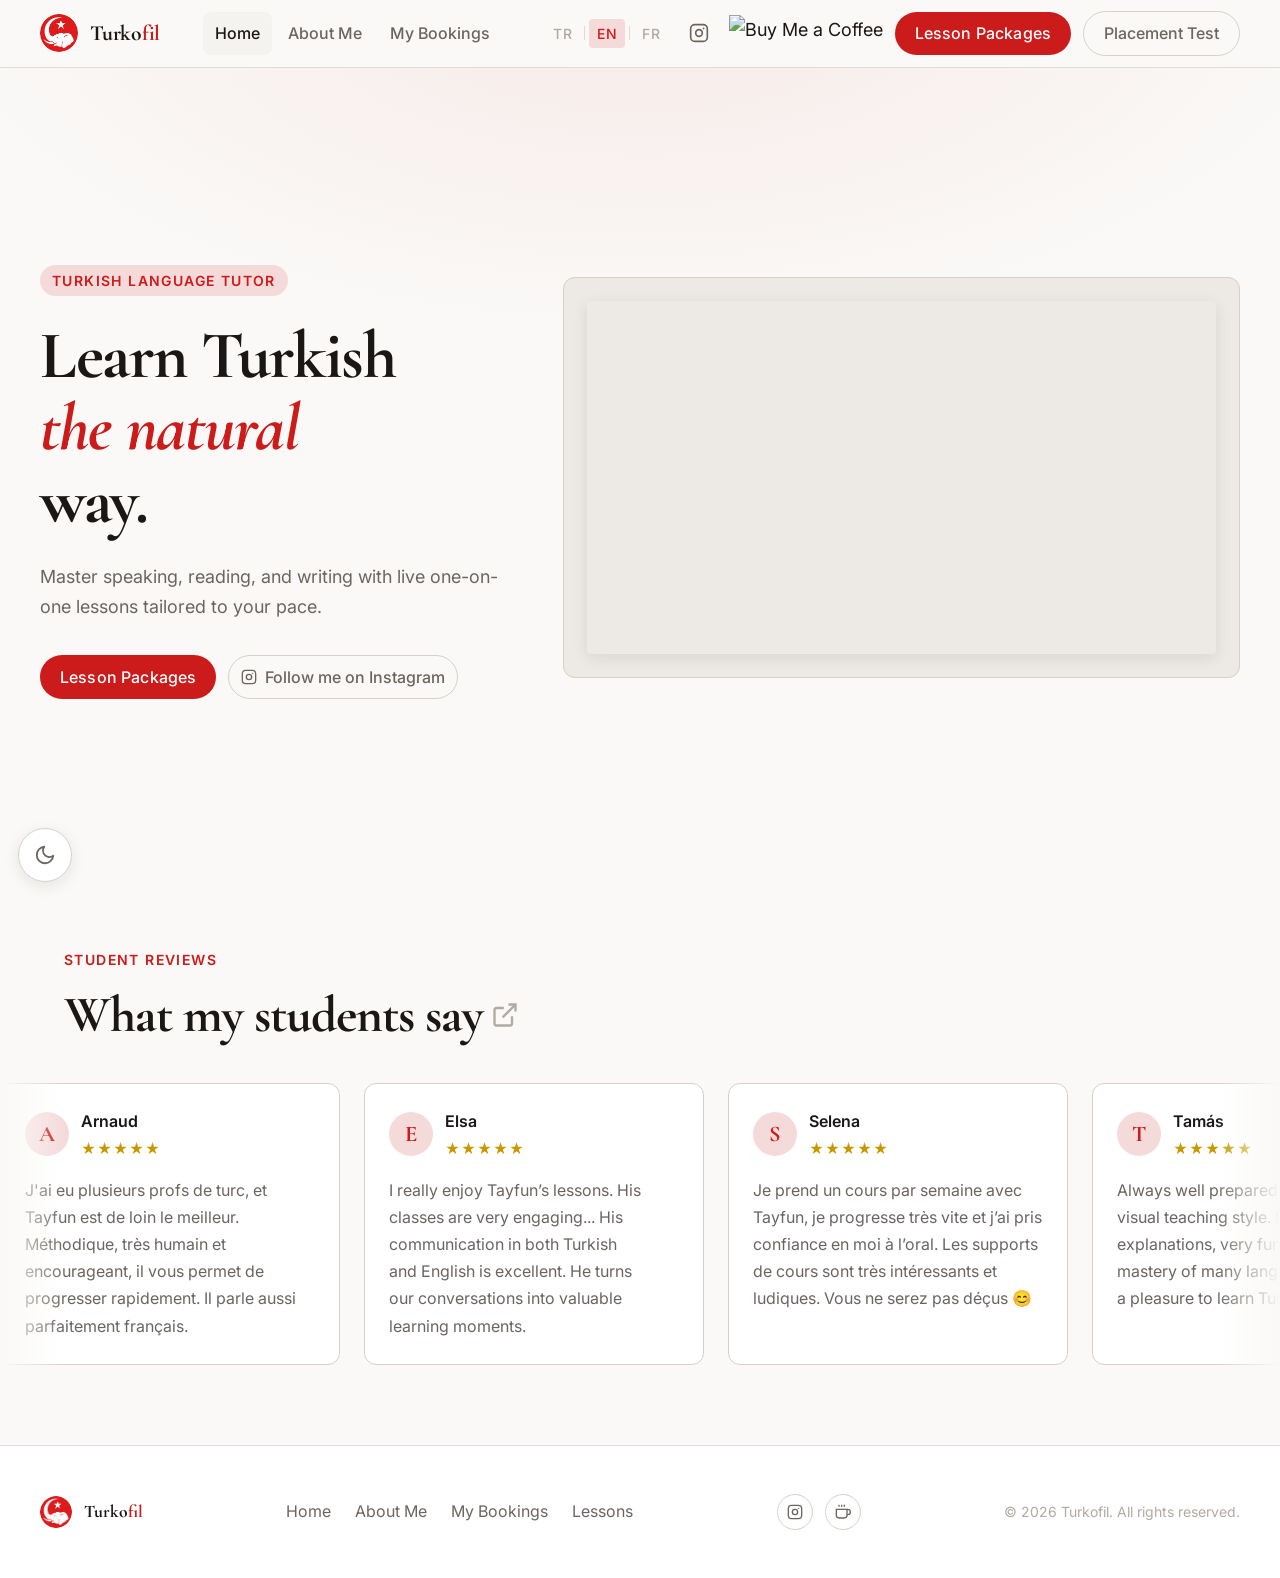
==== index.html @ f58564fe "Add files via upload" ====
<!DOCTYPE html>
<html lang="en" data-theme="light">
<head>
  <meta charset="UTF-8">
  <meta name="viewport" content="width=device-width, initial-scale=1.0">
  <title>Turkofil — Turkish Language Tutor</title>
  <meta name="description" content="Learn Turkish with Turkofil — live 1-on-1 online lessons for all levels.">
  <link rel="manifest" href="./manifest.json">
  <link rel="icon" href="./assets/img/logo.png" type="image/png">
  <link rel="apple-touch-icon" href="./assets/img/logo.png">
  <link rel="stylesheet" href="./assets/css/style.css">

<script>
  (function () {
    if (window.self !== window.top) return; // ← Bu satırı ekle
    if (window.location.pathname.includes('pwa-app-final')) return;
    if (window.matchMedia('(display-mode: standalone)').matches) return;
    const isMobile = /Android|iPhone|iPad|iPod|webOS|BlackBerry|IEMobile|Opera Mini/i.test(navigator.userAgent);
    if (isMobile) window.location.replace('./pwa-app-final.html');
  })();
</script>
  
  
</head>
<body>

<main class="page-wrapper">


  <!-- HERO -->
  <section class="hero" aria-labelledby="hero-heading">
    <div class="hero-inner">
      <div class="hero-text">
        <span class="hero-eyebrow" data-i18n="hero_eyebrow">Turkish Language Tutor</span>
        <h1 class="hero-title" id="hero-heading">
          <span data-i18n="hero_title_1">Learn Turkish</span><br>
          <em data-i18n="hero_title_2">the real</em><br>
          <span data-i18n="hero_title_3">way.</span>
        </h1>
        <p class="hero-subtitle" data-i18n="hero_subtitle">
          Speaking, reading and writing — live one-on-one lessons, at your own pace.
        </p>
        <div class="hero-actions">
          <a href="./lessons.html" class="btn-primary" data-i18n="hero_cta">Lesson Packages</a>
          <a href="https://www.instagram.com/turkishwithturkofil/" target="_blank" rel="noopener noreferrer" class="btn-outline social-link">
            <svg width="16" height="16" viewBox="0 0 24 24" fill="none" stroke="currentColor" stroke-width="2" aria-hidden="true">
              <rect x="2" y="2" width="20" height="20" rx="5"/>
              <circle cx="12" cy="12" r="4"/>
              <circle cx="17.5" cy="6.5" r="1" fill="currentColor" stroke="none"/>
            </svg>
            <span data-i18n="hero_follow">Follow on Instagram</span>
          </a>
        </div>
      </div>
      <div class="hero-media reveal">
        <div class="hero-video-wrap">
          <iframe width="560" height="315"
            src="https://www.youtube.com/embed/XVGzSNtkT0k?si=rSVp8NJ8qEdzb4YR"
            title="YouTube video player" frameborder="0"
            allow="accelerometer; autoplay; clipboard-write; encrypted-media; gyroscope; picture-in-picture; web-share"
            referrerpolicy="strict-origin-when-cross-origin" allowfullscreen>
          </iframe>
        </div>
      </div>
    </div>
  </section>

  <div id="reviews-container"></div>

</main>

<script data-name="BMC-Widget" data-cfasync="false"
  src="https://cdnjs.buymeacoffee.com/1.0.0/widget.prod.min.js"
  data-id="turkofillanguage"
  data-description="Support me on Buy me a coffee!"
  data-color="#FF813F" data-position="Right"
  data-x_margin="18" data-y_margin="18">
</script>

<script src="./assets/js/analytics.js"></script>
<script src="./assets/js/components.js"></script>
<script src="./assets/js/reviews.js"></script>
<script src="./assets/js/app.js"></script>

<style>
  .pwa-install-section {
    padding: 0 var(--space-6);
    margin: 2rem auto;
    max-width: 720px;
  }
  .pwa-install-card {
    display: flex;
    align-items: center;
    gap: 1rem;
    background: var(--color-surface);
    border: 1.5px solid oklch(from var(--color-primary) l c h / 0.2);
    border-radius: 1.25rem;
    padding: 1rem 1.25rem;
    box-shadow: 0 4px 20px oklch(0.3 0.15 20 / 0.08);
  }
  .pwa-install-icon img { border-radius: 12px; }
  .pwa-install-text {
    flex: 1;
    display: flex;
    flex-direction: column;
    gap: 0.2rem;
  }
  .pwa-install-text strong { font-size: 0.95rem; color: var(--color-text); }
  .pwa-install-text span   { font-size: 0.8rem; color: var(--color-text-muted); }
  .pwa-install-btn {
    background: var(--color-primary);
    color: #fff;
    border: none;
    border-radius: 10px;
    padding: 0.55rem 1.1rem;
    font-weight: 700;
    font-size: 0.9rem;
    cursor: pointer;
    white-space: nowrap;
    transition: opacity 0.15s;
  }
  .pwa-install-btn:hover { opacity: 0.88; }
  .pwa-install-section.hidden { display: none; }

  .ios-modal-overlay {
    display: none;
    position: fixed;
    inset: 0;
    background: rgba(0,0,0,0.5);
    z-index: 9999;
    align-items: flex-end;
    justify-content: center;
    padding: 1rem;
  }
  .ios-modal-overlay.open { display: flex; }
  .ios-modal {
    background: var(--color-surface);
    border-radius: 1.5rem;
    padding: 1.5rem;
    width: 100%;
    max-width: 420px;
    box-shadow: 0 -4px 40px rgba(0,0,0,0.2);
    animation: slideUp 0.3s ease;
  }
  @keyframes slideUp {
    from { transform: translateY(40px); opacity: 0; }
    to   { transform: translateY(0);    opacity: 1; }
  }
  .ios-modal-header {
    display: flex;
    align-items: center;
    justify-content: space-between;
    margin-bottom: 1.25rem;
  }
  .ios-modal-header strong { font-size: 1.05rem; color: var(--color-text); }
  .ios-modal-close {
    background: var(--color-surface-offset);
    border: none;
    border-radius: 50%;
    width: 28px; height: 28px;
    font-size: 1rem;
    cursor: pointer;
    display: flex; align-items: center; justify-content: center;
    color: var(--color-text-muted);
  }
  .ios-modal-steps { display: flex; flex-direction: column; gap: 1rem; }
  .ios-step { display: flex; align-items: flex-start; gap: 0.75rem; }
  .ios-step-num {
    background: var(--color-primary);
    color: #fff;
    border-radius: 50%;
    width: 26px; height: 26px;
    font-size: 0.8rem;
    font-weight: 700;
    display: flex; align-items: center; justify-content: center;
    flex-shrink: 0;
    margin-top: 2px;
  }
  .ios-step-text { font-size: 0.9rem; color: var(--color-text); line-height: 1.5; }
  .ios-step-text strong { color: var(--color-primary); }
  .ios-arrow-icon { display: inline-block; vertical-align: middle; }
</style>

<script>
  (function () {
    const section = document.getElementById('pwa-install-section');
    const btn     = document.getElementById('pwaInstallBtn');
    const modal   = document.getElementById('iosModal');

    let deferredPrompt = null;

    const isIos = /iphone|ipad|ipod/i.test(navigator.userAgent);
    const isStandalone = window.matchMedia('(display-mode: standalone)').matches
                      || window.navigator.standalone === true;

    if (isStandalone) return;

    window.addEventListener('beforeinstallprompt', (e) => {
      e.preventDefault();
      deferredPrompt = e;
      section.classList.remove('hidden');
    });

    if (isIos) section.classList.remove('hidden');

    btn.addEventListener('click', async () => {
      if (deferredPrompt) {
        deferredPrompt.prompt();
        const { outcome } = await deferredPrompt.userChoice;
        deferredPrompt = null;
        if (outcome === 'accepted') section.classList.add('hidden');
      } else if (isIos) {
        modal.classList.add('open');
      }
    });

    modal.addEventListener('click', (e) => {
      if (e.target === modal) modal.classList.remove('open');
    });

    window.addEventListener('appinstalled', () => {
      section.classList.add('hidden');
    });
  })();
</script>

</body>
</html>
---- assets/css/style.css ----
/* ===== TURKOFIL — Art direction: Turkish language tutor, minimalist authority
   Palette: Crimson red accent on warm white, deep charcoal text
   Typography: Cormorant Garamond (display) + Inter (body)
   Density: Spacious, editorial rhythm ===== */

@import url('https://fonts.googleapis.com/css2?family=Cormorant+Garamond:ital,wght@0,400;0,600;0,700;1,400&family=Inter:wght@300;400;500;600&display=swap');

:root, [data-theme="light"] {
  --color-bg:             #faf9f7;
  --color-surface:        #ffffff;
  --color-surface-2:      #f5f3f0;
  --color-surface-offset: #ede9e4;
  --color-divider:        #e0dbd4;
  --color-border:         #d6d0c8;
  --color-text:           #1a1714;
  --color-text-muted:     #6b6560;
  --color-text-faint:     #b0aaa2;
  --color-text-inverse:   #faf9f7;
  --color-primary:        #cc1b1b;
  --color-primary-hover:  #a81515;
  --color-primary-active: #8a1010;
  --color-primary-highlight: #f5dada;
  --font-display: 'Cormorant Garamond', Georgia, serif;
  --font-body:    'Inter', 'Helvetica Neue', sans-serif;
  --text-xs:   clamp(0.75rem,  0.7rem  + 0.25vw, 0.875rem);
  --text-sm:   clamp(0.875rem, 0.8rem  + 0.35vw, 1rem);
  --text-base: clamp(1rem,     0.95rem + 0.25vw, 1.125rem);
  --text-lg:   clamp(1.125rem, 1rem    + 0.75vw, 1.5rem);
  --text-xl:   clamp(1.5rem,   1.2rem  + 1.25vw, 2.25rem);
  --text-2xl:  clamp(2rem,     1.2rem  + 2.5vw,  3.5rem);
  --text-3xl:  clamp(2.5rem,   1rem    + 4vw,    5rem);
  --space-1: 0.25rem; --space-2: 0.5rem; --space-3: 0.75rem;
  --space-4: 1rem;    --space-5: 1.25rem; --space-6: 1.5rem;
  --space-8: 2rem;    --space-10: 2.5rem; --space-12: 3rem;
  --space-16: 4rem;   --space-20: 5rem;   --space-24: 6rem;
  --radius-sm: 0.25rem; --radius-md: 0.5rem; --radius-lg: 0.75rem; --radius-full: 9999px;
  --shadow-sm: 0 1px 3px rgba(26,23,20,0.07);
  --shadow-md: 0 4px 16px rgba(26,23,20,0.09);
  --shadow-lg: 0 12px 40px rgba(26,23,20,0.13);
  --transition: 180ms cubic-bezier(0.16, 1, 0.3, 1);
  --content-narrow: 640px; --content-default: 960px; --content-wide: 1200px;
}

[data-theme="dark"] {
  --color-bg:             #121110;
  --color-surface:        #1a1917;
  --color-surface-2:      #1f1e1c;
  --color-surface-offset: #252320;
  --color-divider:        #2e2c29;
  --color-border:         #3a3835;
  --color-text:           #e8e4df;
  --color-text-muted:     #8c8880;
  --color-text-faint:     #5a5750;
  --color-text-inverse:   #1a1917;
  --color-primary:        #e84040;
  --color-primary-hover:  #f05555;
  --color-primary-active: #f57070;
  --color-primary-highlight: #3d1f1f;
  --shadow-sm: 0 1px 3px rgba(0,0,0,0.25);
  --shadow-md: 0 4px 16px rgba(0,0,0,0.35);
  --shadow-lg: 0 12px 40px rgba(0,0,0,0.5);
}

@media (prefers-color-scheme: dark) {
  :root:not([data-theme]) {
    --color-bg:#121110; --color-surface:#1a1917; --color-surface-2:#1f1e1c;
    --color-surface-offset:#252320; --color-divider:#2e2c29; --color-border:#3a3835;
    --color-text:#e8e4df; --color-text-muted:#8c8880; --color-text-faint:#5a5750;
    --color-text-inverse:#1a1917; --color-primary:#e84040;
    --color-primary-hover:#f05555; --color-primary-active:#f57070;
    --color-primary-highlight:#3d1f1f;
  }
}

*, *::before, *::after { box-sizing: border-box; margin: 0; padding: 0; }
html { scroll-behavior: smooth; scroll-padding-top: 80px; -webkit-font-smoothing: antialiased; }
body { min-height: 100dvh; font-family: var(--font-body); font-size: var(--text-base); color: var(--color-text); background: var(--color-bg); line-height: 1.65; transition: background var(--transition), color var(--transition); }
img, video, picture { display: block; max-width: 100%; height: auto; }
h1,h2,h3,h4 { font-family: var(--font-display); line-height: 1.15; text-wrap: balance; }
p, li { text-wrap: pretty; max-width: 70ch; }
a { color: inherit; text-decoration: none; }
button { cursor: pointer; background: none; border: none; font: inherit; color: inherit; }
input, textarea, select { font: inherit; }

/* ===== NAVBAR ===== */
.navbar {
  position: fixed; top: 0; left: 0; right: 0; z-index: 100;
  height: 68px;
  display: flex; align-items: center;
  padding-inline: var(--space-6);
  background: oklch(from var(--color-bg) l c h / 0.92);
  backdrop-filter: blur(12px);
  border-bottom: 1px solid var(--color-divider);
  transition: background var(--transition), border-color var(--transition);
}
.navbar-inner {
  max-width: var(--content-wide); width: 100%; margin: 0 auto;
  display: flex; align-items: center; justify-content: space-between; gap: var(--space-6);
}
.navbar-logo {
  display: flex; align-items: center; gap: var(--space-3); text-decoration: none;
}
.navbar-logo img { width: 38px; height: 38px; border-radius: var(--radius-full); }
.navbar-logo-name {
  font-family: var(--font-display); font-size: 1.35rem; font-weight: 700;
  letter-spacing: -0.01em; color: var(--color-text);
}
.navbar-logo-name span { color: var(--color-primary); }
.navbar-links { display: flex; align-items: center; gap: var(--space-1); }
.navbar-links a {
  font-size: var(--text-sm); font-weight: 500; padding: var(--space-2) var(--space-3);
  border-radius: var(--radius-md); color: var(--color-text-muted);
  transition: color var(--transition), background var(--transition);
}
.navbar-links a:hover, .navbar-links a.active { color: var(--color-text); background: var(--color-surface-2); }
.navbar-actions { display: flex; align-items: center; gap: var(--space-3); }

/* Language switcher */
.lang-switcher { display: flex; align-items: center; gap: var(--space-1); }
.lang-btn {
  font-size: var(--text-xs); font-weight: 500; padding: 3px var(--space-2);
  border-radius: var(--radius-sm); color: var(--color-text-faint);
  transition: color var(--transition), background var(--transition);
  letter-spacing: 0.04em;
}
.lang-btn:hover { color: var(--color-text-muted); }
.lang-btn.active { color: var(--color-primary); background: var(--color-primary-highlight); }
.lang-divider { width: 1px; height: 14px; background: var(--color-divider); }

/* CTA button */
.btn-primary {
  display: inline-flex; align-items: center; gap: var(--space-2);
  background: var(--color-primary); color: #fff;
  font-size: var(--text-sm); font-weight: 500; letter-spacing: 0.01em;
  padding: var(--space-2) var(--space-5); border-radius: var(--radius-full);
  transition: background var(--transition), box-shadow var(--transition), transform var(--transition);
  white-space: nowrap;
}
.btn-primary:hover { background: var(--color-primary-hover); box-shadow: var(--shadow-md); transform: translateY(-1px); }
.btn-primary:active { background: var(--color-primary-active); transform: translateY(0); }

.btn-outline {
  display: inline-flex; align-items: center; gap: var(--space-2);
  border: 1.5px solid var(--color-border); color: var(--color-text-muted);
  font-size: var(--text-sm); font-weight: 500;
  padding: var(--space-2) var(--space-5); border-radius: var(--radius-full);
  transition: border-color var(--transition), color var(--transition), background var(--transition);
  white-space: nowrap;
}
.btn-outline:hover { border-color: var(--color-text-muted); color: var(--color-text); background: var(--color-surface-2); }

/* Navbar Instagram butonu */
.navbar-ig-btn {
  display: flex; align-items: center; justify-content: center;
  width: 36px; height: 36px; border-radius: var(--radius-full);
  color: var(--color-text-muted);
  transition: color var(--transition), background var(--transition);
}
.navbar-ig-btn:hover { color: var(--color-primary); background: var(--color-surface-2); }

/* BMC Navbar butonu */
.bmc-nav-btn { display: flex; align-items: center; }
.bmc-nav-btn img { height: 36px !important; width: auto !important; display: block; }

/* Hamburger */
.hamburger { display: none; flex-direction: column; gap: 5px; width: 36px; height: 36px;
  align-items: center; justify-content: center; border-radius: var(--radius-md);
  transition: background var(--transition); }
.hamburger:hover { background: var(--color-surface-2); }
.hamburger span { display: block; width: 20px; height: 1.5px; background: var(--color-text); border-radius: 2px; transition: transform var(--transition), opacity var(--transition); }

/* Mobile nav drawer */
.mobile-nav {
  display: none; position: fixed; top: 68px; left: 0; right: 0; bottom: 0; z-index: 99;
  background: var(--color-surface); padding: var(--space-6);
  flex-direction: column; gap: var(--space-4);
  border-top: 1px solid var(--color-divider);
}
.mobile-nav.open { display: flex; }
.mobile-nav a { font-size: var(--text-lg); font-family: var(--font-display); font-weight: 600; color: var(--color-text); padding: var(--space-3) 0; border-bottom: 1px solid var(--color-divider); }

/* ===== PAGE WRAPPER ===== */
.page-wrapper { padding-top: 68px; }

/* ===== HERO ===== */
.hero {
  min-height: 92vh; display: grid; place-items: center;
  padding: clamp(var(--space-16), 10vw, var(--space-24)) var(--space-6);
  position: relative; overflow: hidden;
}
.hero::before {
  content: ''; position: absolute; inset: 0; z-index: 0;
  background: radial-gradient(ellipse 80% 60% at 50% -10%, oklch(from var(--color-primary) l c h / 0.07) 0%, transparent 70%);
  pointer-events: none;
}
.hero-inner {
  max-width: var(--content-wide); width: 100%; position: relative; z-index: 1;
  display: grid; grid-template-columns: 5fr 7fr; gap: var(--space-10); align-items: start;
}
.hero-text { display: flex; flex-direction: column; gap: var(--space-6); }
.hero-eyebrow {
  display: inline-flex; align-items: center; gap: var(--space-2);
  font-size: var(--text-xs); font-weight: 600; letter-spacing: 0.1em; text-transform: uppercase;
  color: var(--color-primary); background: var(--color-primary-highlight);
  padding: var(--space-1) var(--space-3); border-radius: var(--radius-full);
  width: fit-content;
}
.hero-title {
  font-family: var(--font-display); font-size: var(--text-3xl); font-weight: 700;
  line-height: 1.08; letter-spacing: -0.02em; color: var(--color-text);
}
.hero-title em { font-style: italic; color: var(--color-primary); }
.hero-subtitle { font-size: var(--text-base); color: var(--color-text-muted); line-height: 1.7; max-width: 44ch; }
.hero-actions { display: flex; flex-wrap: wrap; gap: var(--space-3); margin-top: var(--space-2); }

.hero-media {
  position: relative; margin-top: var(--space-3);
  padding: var(--space-6); background: var(--color-surface-offset);
  border-radius: var(--radius-lg);
}
.hero-media::before {
  content: ''; position: absolute; inset: 0;
  border-radius: var(--radius-lg); border: 1px solid var(--color-border); pointer-events: none;
}
.hero-video-wrap {
  position: relative; border-radius: calc(var(--radius-lg) - var(--space-2));
  overflow: hidden; box-shadow: var(--shadow-md); aspect-ratio: 16/9;
  width: 100%; background: var(--color-surface-offset);
}
.hero-video-wrap iframe, .hero-video-wrap video {
  position: absolute; inset: 0; width: 100%; height: 100%; border: none; display: block;
}

/* Social strip */
.social-strip {
  display: flex; align-items: center; gap: var(--space-4); flex-wrap: wrap;
  margin-top: var(--space-8); padding-top: var(--space-8);
  border-top: 1px solid var(--color-divider);
}
.social-strip-label { font-size: var(--text-xs); text-transform: uppercase; letter-spacing: 0.08em; color: var(--color-text-faint); }
.social-link {
  display: inline-flex; align-items: center; gap: var(--space-2);
  font-size: var(--text-sm); font-weight: 500; color: var(--color-text-muted);
  padding: var(--space-2) var(--space-3); border-radius: var(--radius-full);
  border: 1px solid var(--color-border);
  transition: all var(--transition);
}
.social-link:hover { color: var(--color-text); border-color: var(--color-text-muted); background: var(--color-surface-2); }

/* ===== SECTION COMMON ===== */
.section { padding: clamp(var(--space-12), 8vw, var(--space-24)) var(--space-6); }
.section-inner { max-width: var(--content-default); margin: 0 auto; }
.section-label {
  display: inline-block; font-size: var(--text-xs); font-weight: 600;
  letter-spacing: 0.1em; text-transform: uppercase; color: var(--color-primary);
  margin-bottom: var(--space-4);
}
.section-title {
  font-family: var(--font-display); font-size: var(--text-2xl);
  font-weight: 700; letter-spacing: -0.02em; line-height: 1.1;
  margin-bottom: var(--space-6); color: var(--color-text);
}
.section-title em { font-style: italic; color: var(--color-primary); }

/* ===== BIO PAGE ===== */
.bio-grid { display: grid; grid-template-columns: 300px 1fr; gap: var(--space-16); align-items: start; }
.bio-photo-wrap {
  position: sticky; top: calc(68px + var(--space-8));
  border-radius: var(--radius-lg); overflow: hidden;
  aspect-ratio: 3/4; background: var(--color-surface-offset);
  box-shadow: var(--shadow-md);
}
.bio-photo-wrap img { width: 100%; height: 100%; object-fit: cover; }
.bio-content { display: flex; flex-direction: column; gap: var(--space-8); }
.bio-intro { font-family: var(--font-display); font-size: var(--text-xl); line-height: 1.4; color: var(--color-text); }
.bio-body { display: flex; flex-direction: column; gap: var(--space-4); }
.bio-body p { color: var(--color-text-muted); line-height: 1.8; }
.bio-tags { display: flex; flex-wrap: wrap; gap: var(--space-2); }
.bio-tag {
  font-size: var(--text-xs); font-weight: 500; letter-spacing: 0.04em;
  padding: var(--space-1) var(--space-3); border-radius: var(--radius-full);
  border: 1px solid var(--color-border); color: var(--color-text-muted);
}

/* ===== LESSONS PAGE ===== */
.lessons-hero {
  padding: clamp(var(--space-12), 8vw, var(--space-20)) var(--space-6);
  background: var(--color-surface);
  border-bottom: 1px solid var(--color-divider);
}
.lessons-hero-inner { max-width: var(--content-default); margin: 0 auto; }
.lessons-intro { font-size: var(--text-base); color: var(--color-text-muted); max-width: 60ch; margin-top: var(--space-4); line-height: 1.8; }
.pricing-cards {
  display: grid; grid-template-columns: repeat(auto-fill, minmax(min(280px, 100%), 1fr));
  gap: var(--space-6); margin-top: var(--space-10);
}
.pricing-card {
  padding: var(--space-8); border-radius: var(--radius-lg);
  border: 1px solid var(--color-border); background: var(--color-surface);
  display: flex; flex-direction: column; gap: var(--space-4);
  transition: box-shadow var(--transition), transform var(--transition);
}
.pricing-card:hover { box-shadow: var(--shadow-md); transform: translateY(-2px); }

/* Normal kart fiyat metinleri */
.pricing-card-price {
  display: flex; align-items: baseline; flex-wrap: wrap; gap: 4px;
  margin: var(--space-2) 0;
}
.price-currency {
  font-family: var(--font-display); font-size: var(--text-lg);
  font-weight: 600; color: var(--color-text);
}
.price-amount {
  font-family: var(--font-display); font-size: var(--text-3xl);
  font-weight: 700; color: var(--color-text); line-height: 1;
}
.price-period {
  font-size: var(--text-sm); color: var(--color-text-muted); margin-left: 2px;
}
.price-subtitle {
  width: 100%; font-size: var(--text-sm);
  color: var(--color-primary); font-weight: 500; margin-top: 2px;
}

/* Featured kart — kırmızı çerçeveli, ama KOYU arkaplan YOK, her iki modda da okunur */
.pricing-card.featured {
  border-color: var(--color-primary);
  border-width: 2px;
  background: var(--color-surface);
}
.pricing-card.featured .pricing-card-label { color: var(--color-primary); }
.pricing-card.featured .pricing-card-name { color: var(--color-text); }
.pricing-card.featured .pricing-card-desc,
.pricing-card.featured .pricing-card-features li { color: var(--color-text-muted); }
.pricing-card.featured .price-currency,
.pricing-card.featured .price-amount,
.pricing-card.featured .price-period { color: var(--color-text); }
.pricing-card.featured .price-subtitle { color: var(--color-primary); }
.pricing-card.featured .pricing-card-features li::before { background: var(--color-primary); }

.pricing-card-label { font-size: var(--text-xs); font-weight: 600; letter-spacing: 0.08em; text-transform: uppercase; color: var(--color-text-muted); }
.pricing-card-name { font-family: var(--font-display); font-size: var(--text-xl); font-weight: 700; color: var(--color-text); }
.pricing-card-desc { font-size: var(--text-sm); color: var(--color-text-muted); line-height: 1.7; }
.pricing-card-features { list-style: none; display: flex; flex-direction: column; gap: var(--space-2); flex: 1; }
.pricing-card-features li { font-size: var(--text-sm); color: var(--color-text-muted); display: flex; align-items: center; gap: var(--space-2); }
.pricing-card-features li::before { content: ''; width: 5px; height: 5px; border-radius: 50%; background: var(--color-primary); flex-shrink: 0; }

/* Calendar embed */
.cal-embed-section { padding: clamp(var(--space-12), 8vw, var(--space-20)) var(--space-6); }
.cal-embed-inner { max-width: var(--content-default); margin: 0 auto; }
.cal-embed-wrap {
  margin-top: var(--space-8); border-radius: var(--radius-lg);
  overflow: hidden; border: 1px solid var(--color-divider);
  background: var(--color-surface); min-height: 600px;
}
.cal-embed-wrap iframe { width: 100%; min-height: 700px; border: none; display: block; }

/* ===== FOOTER ===== */
footer {
  border-top: 1px solid var(--color-divider);
  padding: var(--space-12) var(--space-6);
  background: var(--color-surface);
}
.footer-inner {
  max-width: var(--content-wide); margin: 0 auto;
  display: flex; flex-wrap: wrap; justify-content: space-between; align-items: center; gap: var(--space-6);
}
.footer-brand { display: flex; align-items: center; gap: var(--space-3); }
.footer-brand img { width: 32px; height: 32px; border-radius: var(--radius-full); }
.footer-brand-name { font-family: var(--font-display); font-size: 1.1rem; font-weight: 700; }
.footer-brand-name span { color: var(--color-primary); }
.footer-links { display: flex; gap: var(--space-6); flex-wrap: wrap; }
.footer-links a { font-size: var(--text-sm); color: var(--color-text-muted); transition: color var(--transition); }
.footer-links a:hover { color: var(--color-text); }
.footer-copy { font-size: var(--text-xs); color: var(--color-text-faint); }
.footer-social { display: flex; gap: var(--space-3); }
.footer-social a {
  width: 36px; height: 36px; display: flex; align-items: center; justify-content: center;
  border-radius: var(--radius-full); border: 1px solid var(--color-border); color: var(--color-text-muted);
  transition: all var(--transition);
}
.footer-social a:hover { color: var(--color-text); border-color: var(--color-text-muted); background: var(--color-surface-2); }

/* ===== FLOATING THEME TOGGLE (SOL ALT KÖŞE) ===== */
.theme-float-btn {
  position: fixed;
  bottom: 18px;
  left: 18px;
  width: 54px;
  height: 54px;
  border-radius: var(--radius-full);
  background: var(--color-surface);
  border: 1px solid var(--color-border);
  box-shadow: var(--shadow-md);
  display: flex;
  align-items: center;
  justify-content: center;
  color: var(--color-text-muted);
  cursor: pointer;
  z-index: 9999;
  transition: transform var(--transition), box-shadow var(--transition),
              background var(--transition), color var(--transition), border-color var(--transition);
}
.theme-float-btn:hover {
  color: var(--color-primary);
  background: var(--color-surface-2);
  border-color: var(--color-primary);
  transform: translateY(-3px);
  box-shadow: var(--shadow-lg);
}
.theme-float-btn svg { width: 22px; height: 22px; flex-shrink: 0; }

/* ===== TESTIMONIALS (MARQUEE) ===== */
.testimonials-section {
  padding: var(--space-12) 0 var(--space-20) 0;
  overflow: hidden;
  background: var(--color-bg);
}
.preply-title-link {
  color: inherit; text-decoration: none;
  display: inline-flex; align-items: center; gap: var(--space-2);
  transition: color var(--transition);
}
.preply-title-link svg { color: var(--color-text-faint); transition: transform var(--transition), color var(--transition); }
.preply-title-link:hover { color: var(--color-primary); }
.preply-title-link:hover svg { color: var(--color-primary); transform: translate(3px, -3px); }
.marquee-wrapper {
  display: flex; overflow: hidden; user-select: none;
  gap: var(--space-6); margin-top: var(--space-10);
  mask-image: linear-gradient(to right, transparent, black 5%, black 95%, transparent);
  -webkit-mask-image: linear-gradient(to right, transparent, black 5%, black 95%, transparent);
}
.marquee {
  display: flex; flex-shrink: 0; gap: var(--space-6); min-width: 100%;
  animation: scrollMarquee 35s linear infinite;
}
.marquee-wrapper:hover .marquee { animation-play-state: paused; }
@keyframes scrollMarquee {
  from { transform: translateX(0); }
  to { transform: translateX(calc(-100% - var(--space-6))); }
}
.review-card {
  width: 340px; padding: var(--space-6);
  background: var(--color-surface); border: 1px solid var(--color-border);
  border-radius: var(--radius-lg); display: flex; flex-direction: column;
  gap: var(--space-4); white-space: normal;
}
.review-header { display: flex; align-items: center; gap: var(--space-3); }
.review-avatar {
  width: 44px; height: 44px; border-radius: var(--radius-full);
  background: var(--color-primary-highlight); color: var(--color-primary);
  display: flex; align-items: center; justify-content: center;
  font-family: var(--font-display); font-size: 1.4rem; font-weight: 700;
  flex-shrink: 0;
}
.review-name { font-weight: 600; font-size: var(--text-sm); color: var(--color-text); }
.review-stars { color: #c49a00; font-size: 0.9rem; letter-spacing: 1px; margin-top: 2px; }
.review-text { font-size: var(--text-sm); color: var(--color-text-muted); line-height: 1.7; }

/* ===== SCROLL REVEAL ===== */
.reveal { opacity: 0; transform: translateY(24px); transition: opacity 0.6s ease, transform 0.6s ease; }
.reveal.visible { opacity: 1; transform: none; }

/* ===== RESPONSIVE ===== */
@media (max-width: 768px) {
  /* Navbar: tüm actions gizle, sadece lang-switcher kalsın */
  .navbar-links { display: none; }
  .navbar-actions .btn-primary,
  .navbar-actions .btn-outline,
  .navbar-actions .bmc-nav-btn,
  .navbar-actions .navbar-ig-btn { display: none; }
  .navbar-actions .lang-switcher { display: flex; }
  .navbar-actions { gap: var(--space-2); }
  .hamburger { display: flex; }

  /* Logo ismi biraz küçülsün */
  .navbar-logo-name { font-size: 1.1rem; }

  /* Lang switcher kompakt */
  .lang-btn { padding: 2px 6px; font-size: 0.7rem; }
  .lang-divider { display: none; }

  .hero-inner { grid-template-columns: 1fr; gap: var(--space-10); }
  .hero-media { order: -1; margin-top: 0; }
  .bio-grid { grid-template-columns: 1fr; }
  .bio-photo-wrap { position: static; aspect-ratio: 1/1; max-width: 280px; }
  .footer-inner { flex-direction: column; align-items: flex-start; }
  .review-card { width: 280px; }
  .marquee-wrapper { mask-image: none; -webkit-mask-image: none; padding-left: var(--space-4); }
  .theme-float-btn { width: 48px; height: 48px; }

  /* Mobile nav buton stilleri */
  .mobile-nav .mobile-btn-primary,
  .mobile-nav .mobile-btn-outline {
    display: inline-flex;
    align-items: center;
    justify-content: center;
    padding: var(--space-3) var(--space-6);
    border-radius: var(--radius-full);
	font-size: var(--text-base);
    font-weight: 600;
    letter-spacing: 0.01em;
    text-align: center;
    border-bottom: none !important;
    margin-top: var(--space-2);
    transition: background var(--transition), color var(--transition), border-color var(--transition);
  }

  .mobile-nav .mobile-btn-primary {
    background: var(--color-primary);
    color: #fff !important;
  }
  .mobile-nav .mobile-btn-primary:hover {
    background: var(--color-primary-hover);
  }

  .mobile-nav .mobile-btn-outline {
    background: transparent;
    color: var(--color-text-muted) !important;
    border: 1.5px solid var(--color-border) !important;
  }
  .mobile-nav .mobile-btn-outline:hover {
    border-color: var(--color-text-muted) !important;
    color: var(--color-text) !important;
    background: var(--color-surface-2);
  }
}

@media (prefers-reduced-motion: reduce) {
  *, *::before, *::after { transition-duration: 0.01ms !important; animation-duration: 0.01ms !important; }
  .reveal { opacity: 1; transform: none; }
  .marquee { animation: none; }
}

/* ===== BOOKING INFO BOX for the lessons.html ===== */
.booking-info-box {
  margin: var(--space-8) 0 var(--space-6) 0;
  background: var(--color-surface);
  border: 1px solid var(--color-border);
  border-radius: var(--radius-lg);
  padding: var(--space-6);
  display: flex;
  flex-direction: column;
  gap: var(--space-4);
}
.booking-info-row {
  display: flex;
  align-items: flex-start;
  gap: var(--space-3);
  font-size: var(--text-sm);
  color: var(--color-text-muted);
  line-height: 1.7;
}
.booking-info-row svg {
  color: var(--color-primary);
}
.booking-info-row strong {
  color: var(--color-text);
  font-weight: 600;
}
.booking-info-divider {
  height: 1px;
  background: var(--color-divider);
}


/* ===== PLACEMENT TEST / QUIZ ===== */
.quiz-section {
  padding: clamp(var(--space-12), 8vw, var(--space-20)) var(--space-6);
}
.quiz-inner {
  max-width: 780px;
  margin: 0 auto;
  display: flex;
  flex-direction: column;
  gap: var(--space-8);
}

/* Info box */
.quiz-info {
  font-size: var(--text-sm);
  color: var(--color-text-muted);
  line-height: 1.8;
  background: var(--color-surface);
  border: 1px solid var(--color-border);
  border-radius: var(--radius-lg);
  padding: var(--space-5) var(--space-6);
}
.quiz-info strong { color: var(--color-text); }

/* Progress bar */
.quiz-progress-wrap {
  display: flex;
  align-items: center;
  gap: var(--space-4);
}
.quiz-progress-bar {
  flex: 1;
  height: 6px;
  background: var(--color-surface-offset);
  border-radius: var(--radius-full);
  overflow: hidden;
}
.quiz-progress-fill {
  height: 100%;
  width: 0%;
  background: var(--color-primary);
  border-radius: var(--radius-full);
  transition: width 0.3s ease;
}
.quiz-progress-label {
  font-size: var(--text-xs);
  font-weight: 600;
  color: var(--color-text-muted);
  white-space: nowrap;
  min-width: 48px;
  text-align: right;
}

/* Question card */
.question-card {
  background: var(--color-surface);
  border: 1px solid var(--color-border);
  border-radius: var(--radius-lg);
  padding: var(--space-6) var(--space-8);
  display: flex;
  flex-direction: column;
  gap: var(--space-4);
  transition: border-color var(--transition), box-shadow var(--transition);
}
.question-card.is-answered {
  border-color: var(--color-primary);
  box-shadow: 0 0 0 3px var(--color-primary-highlight);
}
.question-card.is-correct { border-color: #3a7d2e; background: #f4faf2; }
.question-card.is-wrong   { border-color: #b94444; background: #fdf4f4; }

[data-theme="dark"] .question-card.is-correct { background: #1a2818; border-color: #4a9e3a; }
[data-theme="dark"] .question-card.is-wrong   { background: #281818; border-color: #c05050; }

.q-num {
  font-size: var(--text-xs);
  font-weight: 600;
  letter-spacing: 0.08em;
  text-transform: uppercase;
  color: var(--color-primary);
}
.q-text {
  font-size: var(--text-base);
  font-weight: 500;
  color: var(--color-text);
  line-height: 1.6;
}

/* Options grid */
.options-grid {
  display: grid;
  grid-template-columns: 1fr 1fr;
  gap: var(--space-2);
}
@media (max-width: 560px) {
  .options-grid { grid-template-columns: 1fr; }
}

.opt-label {
  display: flex;
  align-items: center;
  gap: var(--space-3);
  padding: var(--space-3) var(--space-4);
  border-radius: var(--radius-md);
  border: 1px solid var(--color-border);
  background: var(--color-bg);
  cursor: pointer;
  font-size: var(--text-sm);
  color: var(--color-text-muted);
  transition: border-color var(--transition), background var(--transition), color var(--transition);
  user-select: none;
}
.opt-label:hover { border-color: var(--color-primary); color: var(--color-text); background: var(--color-primary-highlight); }
.opt-label input[type="radio"] { position: absolute; opacity: 0; pointer-events: none; }
.opt-circle {
  width: 16px; height: 16px;
  border-radius: var(--radius-full);
  border: 2px solid var(--color-border);
  flex-shrink: 0;
  transition: border-color var(--transition), background var(--transition);
}
.opt-label:has(input:checked) .opt-circle {
  border-color: var(--color-primary);
  background: var(--color-primary);
}
.opt-label:has(input:checked) {
  border-color: var(--color-primary);
  color: var(--color-text);
  background: var(--color-primary-highlight);
}

/* After submit: locked states */
.opt-label.locked { pointer-events: none; cursor: default; }
.opt-label.res-correct {
  border-color: #3a7d2e !important;
  background: #e8f5e4 !important;
  color: #2a5c1e !important;
  font-weight: 600;
}
.opt-label.res-wrong {
  border-color: #b94444 !important;
  background: #fde8e8 !important;
  color: #8a2020 !important;
}
[data-theme="dark"] .opt-label.res-correct { background: #1f3a1a !important; color: #78c96a !important; border-color: #4a9e3a !important; }
[data-theme="dark"] .opt-label.res-wrong   { background: #3a1a1a !important; color: #e07070 !important; border-color: #c05050 !important; }

/* Skip link */
.skip-link {
  font-size: var(--text-xs);
  color: var(--color-text-faint);
  cursor: pointer;
  text-decoration: underline;
  text-underline-offset: 3px;
  transition: color var(--transition);
  width: fit-content;
}
.skip-link:hover { color: var(--color-text-muted); }

/* Feedback row */
.q-feedback { display: none; font-size: var(--text-sm); font-weight: 500; padding-top: var(--space-1); }
.q-feedback.show { display: block; }
.fb-correct { color: #3a7d2e; }
.fb-wrong   { color: #b94444; }
[data-theme="dark"] .fb-correct { color: #78c96a; }
[data-theme="dark"] .fb-wrong   { color: #e07070; }

/* Submit area */
.quiz-submit {
  display: flex;
  flex-direction: column;
  align-items: center;
  gap: var(--space-6);
  padding: var(--space-8) 0;
}

/* Warning */
.quiz-warning {
  display: none;
  align-items: center;
  gap: var(--space-2);
  font-size: var(--text-sm);
  color: var(--color-warning, #964219);
  background: var(--color-warning-highlight, #ddcfc6);
  border: 1px solid currentColor;
  padding: var(--space-3) var(--space-4);
  border-radius: var(--radius-md);
  max-width: 540px;
  text-align: center;
}
.quiz-warning.show { display: flex; }

/* Score card */
.score-card {
  display: none;
  flex-direction: column;
  align-items: center;
  gap: var(--space-4);
  background: var(--color-surface);
  border: 2px solid var(--color-primary);
  border-radius: var(--radius-lg);
  padding: var(--space-10) var(--space-8);
  text-align: center;
  width: 100%;
  max-width: 460px;
  box-shadow: var(--shadow-md);
}
.score-card.show { display: flex; }
.score-big {
  font-family: var(--font-display);
  font-size: var(--text-3xl);
  font-weight: 700;
  color: var(--color-text);
  line-height: 1;
}
.score-sub {
  font-size: var(--text-sm);
  color: var(--color-text-muted);
}
.score-stats {
  display: flex;
  gap: var(--space-8);
  justify-content: center;
  margin: var(--space-2) 0;
}
.score-stat { display: flex; flex-direction: column; align-items: center; gap: var(--space-1); }
.stat-n {
  font-family: var(--font-display);
  font-size: var(--text-xl);
  font-weight: 700;
  color: var(--color-text);
}
.stat-n.green { color: #3a7d2e; }
.stat-n.red   { color: #b94444; }
[data-theme="dark"] .stat-n.green { color: #78c96a; }
[data-theme="dark"] .stat-n.red   { color: #e07070; }
.stat-l { font-size: var(--text-xs); color: var(--color-text-muted); text-transform: uppercase; letter-spacing: 0.06em; }
.score-badge {
  font-size: var(--text-base);
  font-weight: 600;
  color: var(--color-primary);
  background: var(--color-primary-highlight);
  padding: var(--space-2) var(--space-5);
  border-radius: var(--radius-full);
  letter-spacing: 0.02em;
}

/* Download button */
.btn-download {
  display: none;
  align-items: center;
  gap: var(--space-2);
  font-size: var(--text-sm);
  font-weight: 500;
  padding: var(--space-3) var(--space-6);
  border-radius: var(--radius-full);
  border: 1.5px solid var(--color-primary);
  color: var(--color-primary);
  background: transparent;
  transition: background var(--transition), color var(--transition);
}
.btn-download.show { display: inline-flex; }
.btn-download:hover { background: var(--color-primary); color: #fff; }

/* Mobile tweaks */
@media (max-width: 600px) {
  .question-card { padding: var(--space-5) var(--space-5); }
  .quiz-inner { gap: var(--space-6); }
}

/* =========================================
   PWA BOTTOM NAVIGATION - COMPACT PILL
========================================= */

.bottom-nav {
  display: flex;
  align-items: center;
  justify-content: space-around;
  background: var(--color-surface);
  border-top: 1px solid oklch(from var(--color-text) l c h / 0.08);
  /* Padding değerleri düşürüldü */
  padding: 0.4rem 0.8rem calc(0.4rem + env(safe-area-inset-bottom));
  gap: 0.4rem;
  flex-shrink: 0;
  z-index: 100;
}

.bnav-btn {
  display: flex;
  flex-direction: column;
  align-items: center;
  justify-content: center;
  gap: 2px; /* İkon ve metin arası daraltıldı */
  flex: 1;
  max-width: 120px; /* Genişlik kısıtlandı */
  background: transparent;
  border: none;
  cursor: pointer;
  padding: 0.4rem 0.2rem; /* Dikey padding azaltıldı */
  border-radius: 12px; /* Daha küçük radius */
  color: var(--color-text-muted);
  font-size: 0.7rem; /* Font küçültüldü */
  font-weight: 600;
  transition: all 0.2s ease-in-out;
  -webkit-tap-highlight-color: transparent;
  position: relative;
  overflow: hidden;
}

.bnav-btn svg, 
.bnav-btn span {
  position: relative;
  z-index: 2;
}

.bnav-btn svg { 
  width: 20px; /* İkon boyutu 24px'den 20px'e düşürüldü */
  height: 20px; 
  stroke: currentColor; 
  fill: none;
  transition: transform 0.2s ease;
}

/* --- AKTİF DURUM (Daha İnce Görünüm) --- */
.bnav-btn.active {
  background: var(--color-primary); 
  color: #ffffff !important;
  /* Shadow biraz daha hafifletildi */
  box-shadow: 0 2px 8px oklch(from var(--color-primary) l c h / 0.2);
}

.bnav-btn.active svg {
  stroke: #ffffff !important;
  stroke-width: 2px; /* Stroke kalınlığı dengelendi */
  transform: scale(1.05); /* Yukarı kaydırma yerine hafif büyüme */
}

.bnav-btn.active span {
  color: #ffffff !important;
}

/* Dokunma tepkisi */
.bnav-btn:active:not(.active) {
  background: var(--color-surface-offset);
  transform: scale(0.96);
}
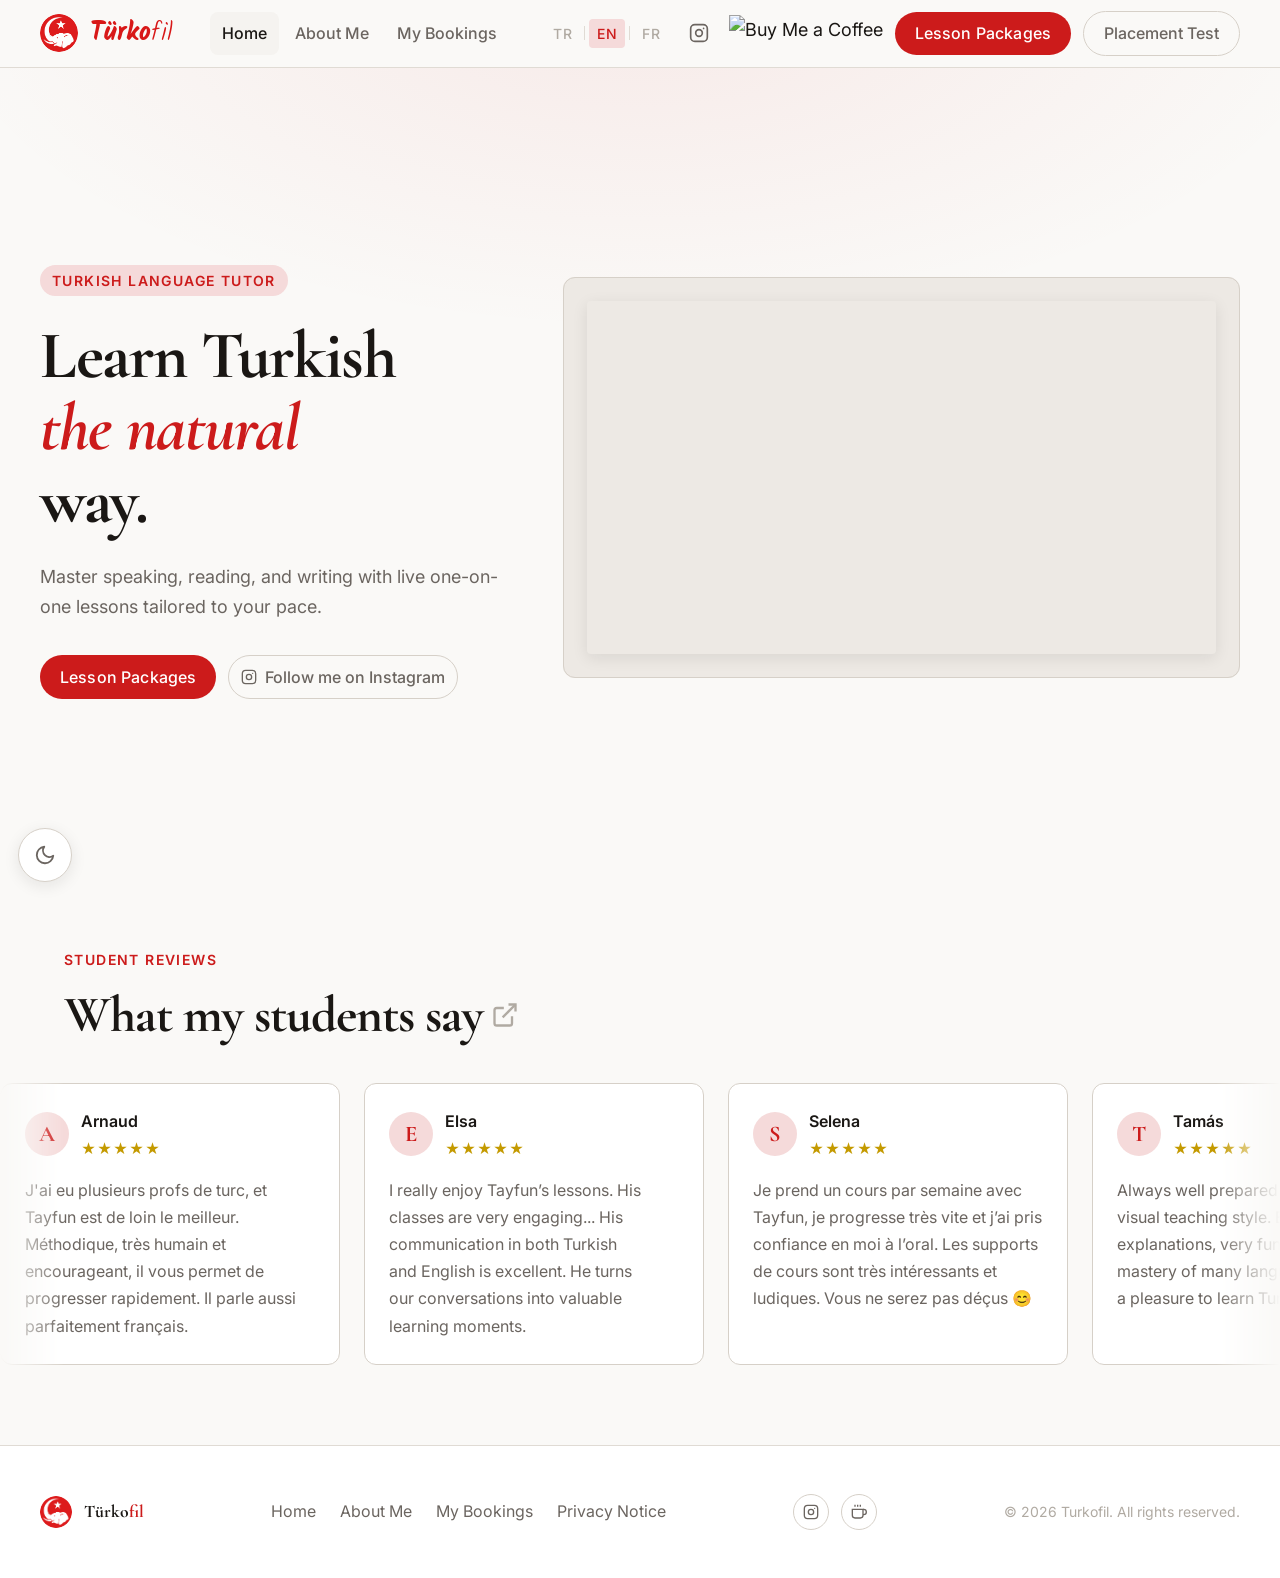
==== commit 12e641a2: "up" ====
--- a/index.html
+++ b/index.html
@@ -1,6 +1,10 @@
 <!DOCTYPE html>
 <html lang="en" data-theme="light">
 <head>
+
+<script src="./assets/js/analytics.js"></script>
+<script src="./assets/js/cookieconsent-loader.js"></script>
+
   <meta charset="UTF-8">
   <meta name="viewport" content="width=device-width, initial-scale=1.0">
   <title>Turkofil — Turkish Language Tutor</title>
@@ -77,7 +81,7 @@
   data-x_margin="18" data-y_margin="18">
 </script>
 
-<script src="./assets/js/analytics.js"></script>
+
 <script src="./assets/js/components.js"></script>
 <script src="./assets/js/reviews.js"></script>
 <script src="./assets/js/app.js"></script>
--- a/assets/css/style.css
+++ b/assets/css/style.css
@@ -4,7 +4,8 @@
    Density: Spacious, editorial rhythm ===== */
 
 @import url('https://fonts.googleapis.com/css2?family=Cormorant+Garamond:ital,wght@0,400;0,600;0,700;1,400&family=Inter:wght@300;400;500;600&display=swap');
-
+@import url('https://fonts.googleapis.com/css2?family=Cormorant+Garamond:ital,wght@0,400;0,600;0,700;1,400&family=Inter:wght@300;400;500;600&family=Dancing+Script:wght@700&display=swap');
+@import url('https://fonts.googleapis.com/css2?family=Kalam:wght@300;400;700&display=swap');
 :root, [data-theme="light"] {
   --color-bg:             #faf9f7;
   --color-surface:        #ffffff;
@@ -105,7 +106,19 @@
   font-family: var(--font-display); font-size: 1.35rem; font-weight: 700;
   letter-spacing: -0.01em; color: var(--color-text);
 }
-.navbar-logo-name span { color: var(--color-primary); }
+.navbar-logo-name {
+  font-family: 'Kalam', cursive;
+  font-size: 1.6rem;
+  font-weight: 700;
+  letter-spacing: 0.01em;
+  color: #D81818;
+  line-height: 1;
+}
+
+.navbar-logo-name span {
+  color: var(--ink);
+  font-weight: 300;
+}
 .navbar-links { display: flex; align-items: center; gap: var(--space-1); }
 .navbar-links a {
   font-size: var(--text-sm); font-weight: 500; padding: var(--space-2) var(--space-3);
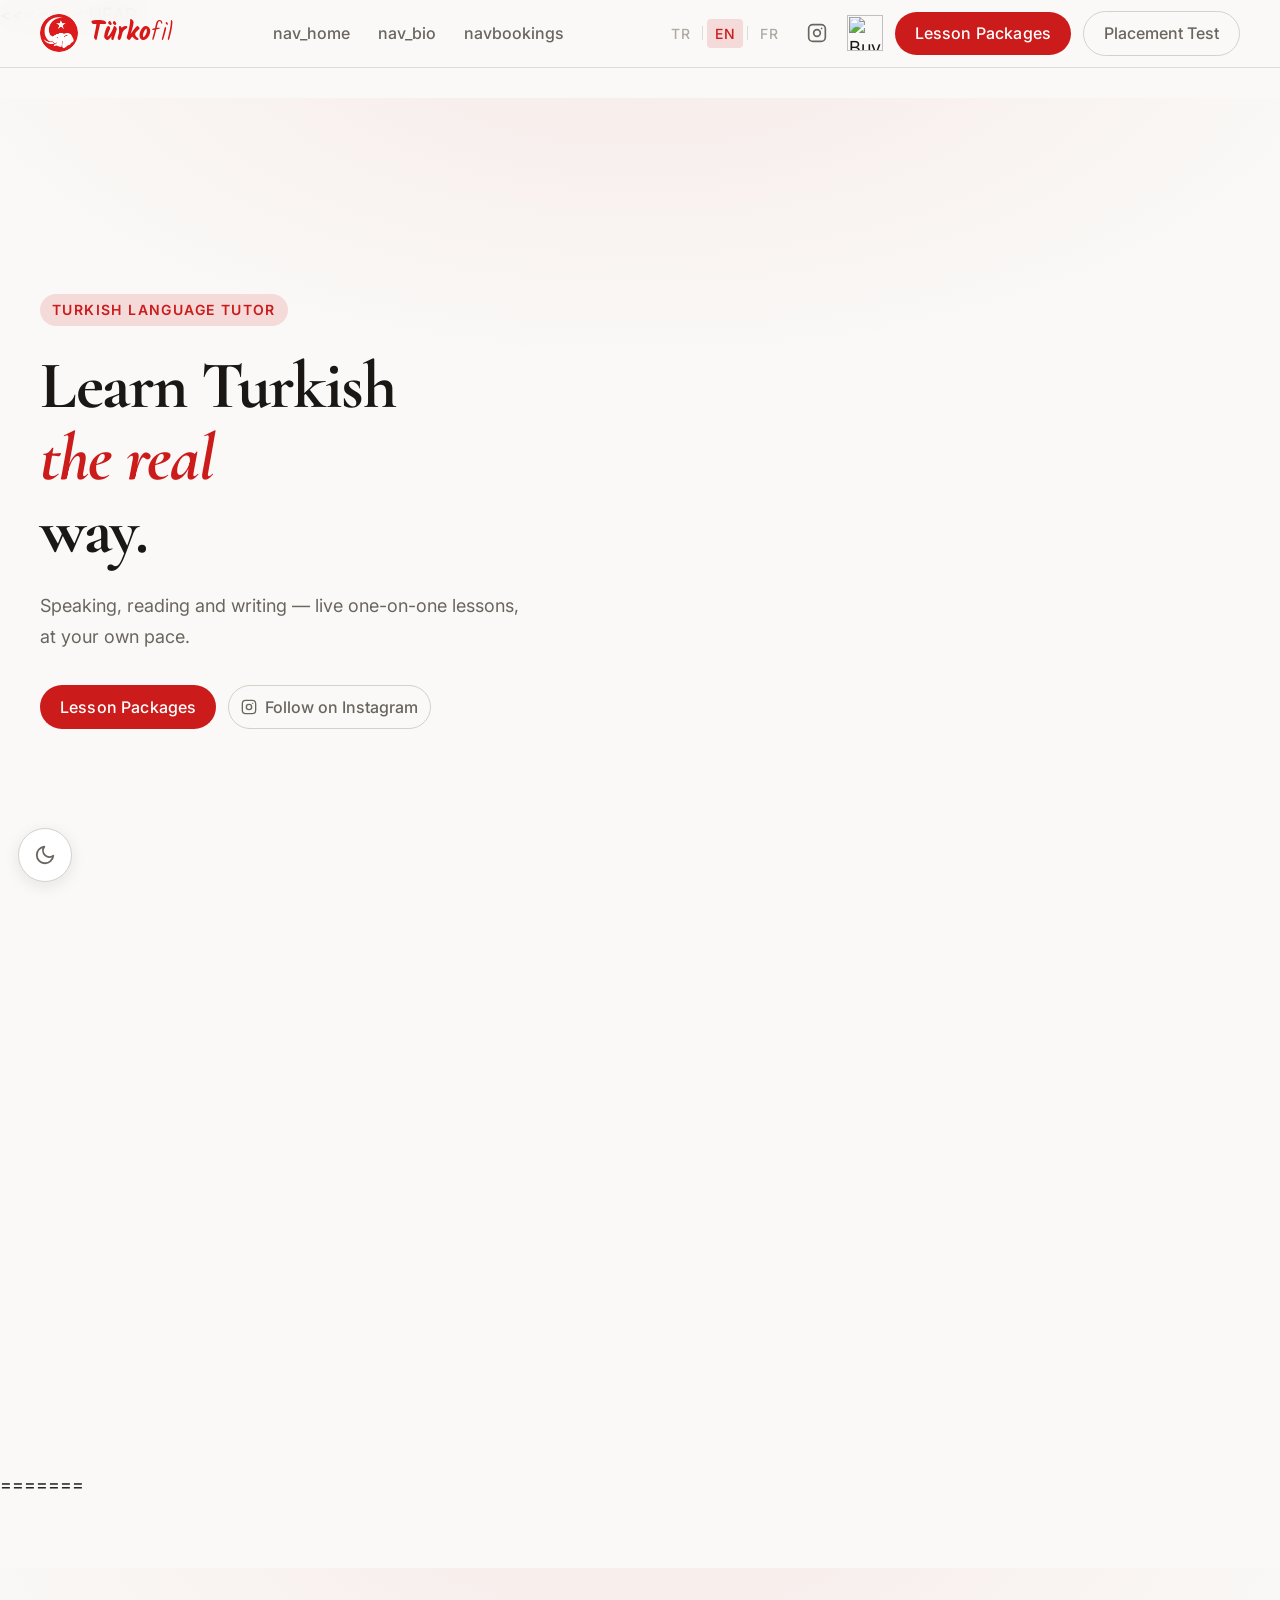
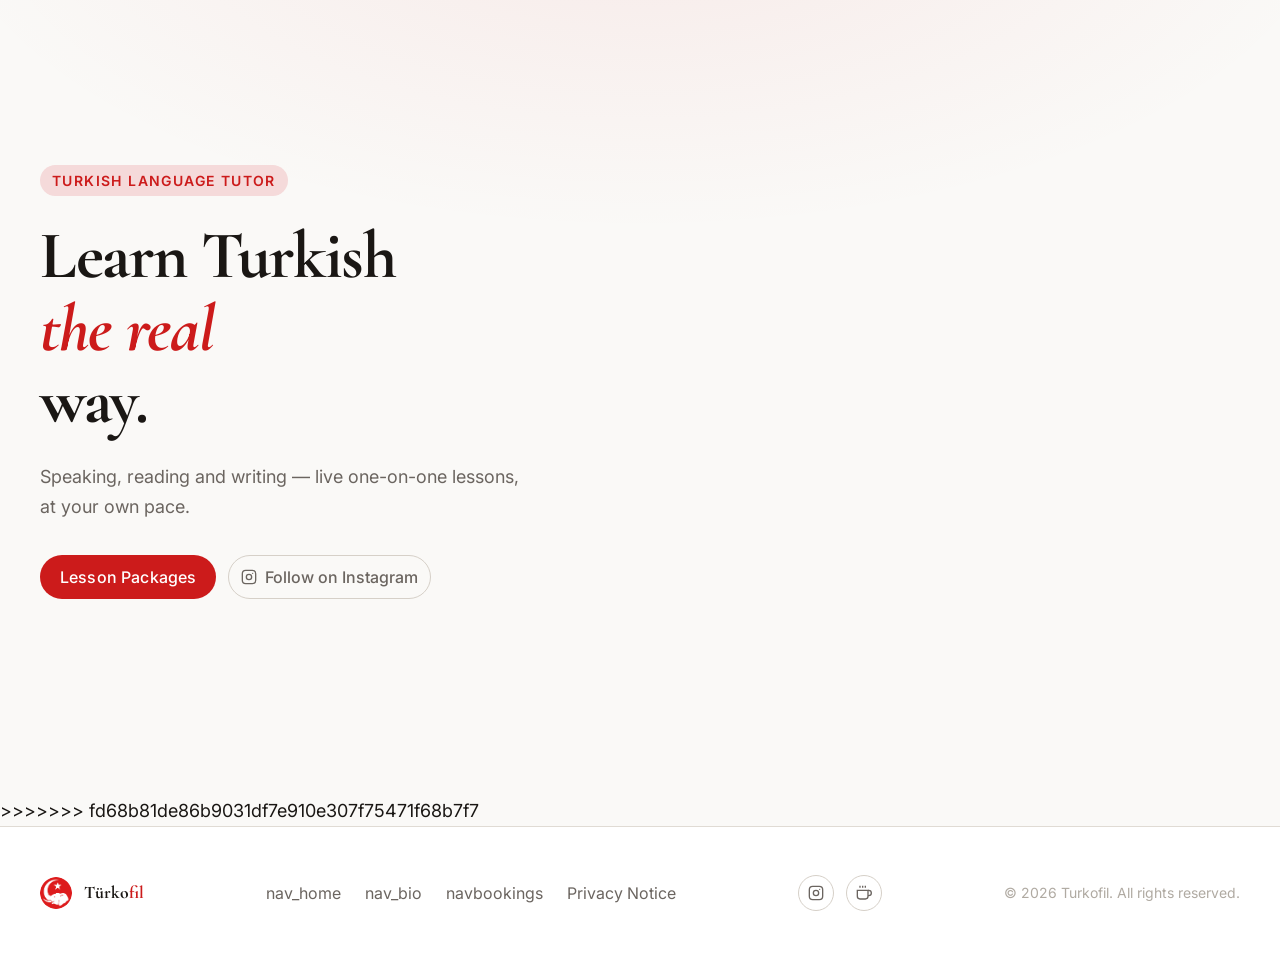
==== commit bfe914b0: "asd" ====
--- a/index.html
+++ b/index.html
@@ -1,9 +1,11 @@
+<<<<<<< HEAD
 <!DOCTYPE html>
 <html lang="en" data-theme="light">
 <head>
 
 <script src="./assets/js/analytics.js"></script>
 <script src="./assets/js/cookieconsent-loader.js"></script>
+
 
   <meta charset="UTF-8">
   <meta name="viewport" content="width=device-width, initial-scale=1.0">
@@ -84,8 +86,8 @@
 
 <script src="./assets/js/components.js"></script>
 <script src="./assets/js/reviews.js"></script>
+<script src="./assets/js/i18n/common.js"></script>
 <script src="./assets/js/app.js"></script>
-
 <style>
   .pwa-install-section {
     padding: 0 var(--space-6);
@@ -229,4 +231,237 @@
 </script>
 
 </body>
+=======
+<!DOCTYPE html>
+<html lang="en" data-theme="light">
+<head>
+
+<script src="./assets/js/analytics.js"></script>
+<script src="./assets/js/cookieconsent-loader.js"></script>
+
+  <meta charset="UTF-8">
+  <meta name="viewport" content="width=device-width, initial-scale=1.0">
+  <title>Turkofil — Turkish Language Tutor</title>
+  <meta name="description" content="Learn Turkish with Turkofil — live 1-on-1 online lessons for all levels.">
+  <link rel="manifest" href="./manifest.json">
+  <link rel="icon" href="./assets/img/logo.png" type="image/png">
+  <link rel="apple-touch-icon" href="./assets/img/logo.png">
+  <link rel="stylesheet" href="./assets/css/style.css">
+
+<script>
+  (function () {
+    if (window.self !== window.top) return; // ← Bu satırı ekle
+    if (window.location.pathname.includes('pwa-app-final')) return;
+    if (window.matchMedia('(display-mode: standalone)').matches) return;
+    const isMobile = /Android|iPhone|iPad|iPod|webOS|BlackBerry|IEMobile|Opera Mini/i.test(navigator.userAgent);
+    if (isMobile) window.location.replace('./pwa-app-final.html');
+  })();
+</script>
+  
+  
+</head>
+<body>
+
+<main class="page-wrapper">
+
+
+  <!-- HERO -->
+  <section class="hero" aria-labelledby="hero-heading">
+    <div class="hero-inner">
+      <div class="hero-text">
+        <span class="hero-eyebrow" data-i18n="hero_eyebrow">Turkish Language Tutor</span>
+        <h1 class="hero-title" id="hero-heading">
+          <span data-i18n="hero_title_1">Learn Turkish</span><br>
+          <em data-i18n="hero_title_2">the real</em><br>
+          <span data-i18n="hero_title_3">way.</span>
+        </h1>
+        <p class="hero-subtitle" data-i18n="hero_subtitle">
+          Speaking, reading and writing — live one-on-one lessons, at your own pace.
+        </p>
+        <div class="hero-actions">
+          <a href="./lessons.html" class="btn-primary" data-i18n="hero_cta">Lesson Packages</a>
+          <a href="https://www.instagram.com/turkishwithturkofil/" target="_blank" rel="noopener noreferrer" class="btn-outline social-link">
+            <svg width="16" height="16" viewBox="0 0 24 24" fill="none" stroke="currentColor" stroke-width="2" aria-hidden="true">
+              <rect x="2" y="2" width="20" height="20" rx="5"/>
+              <circle cx="12" cy="12" r="4"/>
+              <circle cx="17.5" cy="6.5" r="1" fill="currentColor" stroke="none"/>
+            </svg>
+            <span data-i18n="hero_follow">Follow on Instagram</span>
+          </a>
+        </div>
+      </div>
+      <div class="hero-media reveal">
+        <div class="hero-video-wrap">
+          <iframe width="560" height="315"
+            src="https://www.youtube.com/embed/XVGzSNtkT0k?si=rSVp8NJ8qEdzb4YR"
+            title="YouTube video player" frameborder="0"
+            allow="accelerometer; autoplay; clipboard-write; encrypted-media; gyroscope; picture-in-picture; web-share"
+            referrerpolicy="strict-origin-when-cross-origin" allowfullscreen>
+          </iframe>
+        </div>
+      </div>
+    </div>
+  </section>
+
+  <div id="reviews-container"></div>
+
+</main>
+
+<script data-name="BMC-Widget" data-cfasync="false"
+  src="https://cdnjs.buymeacoffee.com/1.0.0/widget.prod.min.js"
+  data-id="turkofillanguage"
+  data-description="Support me on Buy me a coffee!"
+  data-color="#FF813F" data-position="Right"
+  data-x_margin="18" data-y_margin="18">
+</script>
+
+
+<script src="./assets/js/components.js"></script>
+<script src="./assets/js/reviews.js"></script>
+<script src="./assets/js/app.js"></script>
+
+<style>
+  .pwa-install-section {
+    padding: 0 var(--space-6);
+    margin: 2rem auto;
+    max-width: 720px;
+  }
+  .pwa-install-card {
+    display: flex;
+    align-items: center;
+    gap: 1rem;
+    background: var(--color-surface);
+    border: 1.5px solid oklch(from var(--color-primary) l c h / 0.2);
+    border-radius: 1.25rem;
+    padding: 1rem 1.25rem;
+    box-shadow: 0 4px 20px oklch(0.3 0.15 20 / 0.08);
+  }
+  .pwa-install-icon img { border-radius: 12px; }
+  .pwa-install-text {
+    flex: 1;
+    display: flex;
+    flex-direction: column;
+    gap: 0.2rem;
+  }
+  .pwa-install-text strong { font-size: 0.95rem; color: var(--color-text); }
+  .pwa-install-text span   { font-size: 0.8rem; color: var(--color-text-muted); }
+  .pwa-install-btn {
+    background: var(--color-primary);
+    color: #fff;
+    border: none;
+    border-radius: 10px;
+    padding: 0.55rem 1.1rem;
+    font-weight: 700;
+    font-size: 0.9rem;
+    cursor: pointer;
+    white-space: nowrap;
+    transition: opacity 0.15s;
+  }
+  .pwa-install-btn:hover { opacity: 0.88; }
+  .pwa-install-section.hidden { display: none; }
+
+  .ios-modal-overlay {
+    display: none;
+    position: fixed;
+    inset: 0;
+    background: rgba(0,0,0,0.5);
+    z-index: 9999;
+    align-items: flex-end;
+    justify-content: center;
+    padding: 1rem;
+  }
+  .ios-modal-overlay.open { display: flex; }
+  .ios-modal {
+    background: var(--color-surface);
+    border-radius: 1.5rem;
+    padding: 1.5rem;
+    width: 100%;
+    max-width: 420px;
+    box-shadow: 0 -4px 40px rgba(0,0,0,0.2);
+    animation: slideUp 0.3s ease;
+  }
+  @keyframes slideUp {
+    from { transform: translateY(40px); opacity: 0; }
+    to   { transform: translateY(0);    opacity: 1; }
+  }
+  .ios-modal-header {
+    display: flex;
+    align-items: center;
+    justify-content: space-between;
+    margin-bottom: 1.25rem;
+  }
+  .ios-modal-header strong { font-size: 1.05rem; color: var(--color-text); }
+  .ios-modal-close {
+    background: var(--color-surface-offset);
+    border: none;
+    border-radius: 50%;
+    width: 28px; height: 28px;
+    font-size: 1rem;
+    cursor: pointer;
+    display: flex; align-items: center; justify-content: center;
+    color: var(--color-text-muted);
+  }
+  .ios-modal-steps { display: flex; flex-direction: column; gap: 1rem; }
+  .ios-step { display: flex; align-items: flex-start; gap: 0.75rem; }
+  .ios-step-num {
+    background: var(--color-primary);
+    color: #fff;
+    border-radius: 50%;
+    width: 26px; height: 26px;
+    font-size: 0.8rem;
+    font-weight: 700;
+    display: flex; align-items: center; justify-content: center;
+    flex-shrink: 0;
+    margin-top: 2px;
+  }
+  .ios-step-text { font-size: 0.9rem; color: var(--color-text); line-height: 1.5; }
+  .ios-step-text strong { color: var(--color-primary); }
+  .ios-arrow-icon { display: inline-block; vertical-align: middle; }
+</style>
+
+<script>
+  (function () {
+    const section = document.getElementById('pwa-install-section');
+    const btn     = document.getElementById('pwaInstallBtn');
+    const modal   = document.getElementById('iosModal');
+
+    let deferredPrompt = null;
+
+    const isIos = /iphone|ipad|ipod/i.test(navigator.userAgent);
+    const isStandalone = window.matchMedia('(display-mode: standalone)').matches
+                      || window.navigator.standalone === true;
+
+    if (isStandalone) return;
+
+    window.addEventListener('beforeinstallprompt', (e) => {
+      e.preventDefault();
+      deferredPrompt = e;
+      section.classList.remove('hidden');
+    });
+
+    if (isIos) section.classList.remove('hidden');
+
+    btn.addEventListener('click', async () => {
+      if (deferredPrompt) {
+        deferredPrompt.prompt();
+        const { outcome } = await deferredPrompt.userChoice;
+        deferredPrompt = null;
+        if (outcome === 'accepted') section.classList.add('hidden');
+      } else if (isIos) {
+        modal.classList.add('open');
+      }
+    });
+
+    modal.addEventListener('click', (e) => {
+      if (e.target === modal) modal.classList.remove('open');
+    });
+
+    window.addEventListener('appinstalled', () => {
+      section.classList.add('hidden');
+    });
+  })();
+</script>
+
+</body>
+>>>>>>> fd68b81de86b9031df7e910e307f75471f68b7f7
 </html>
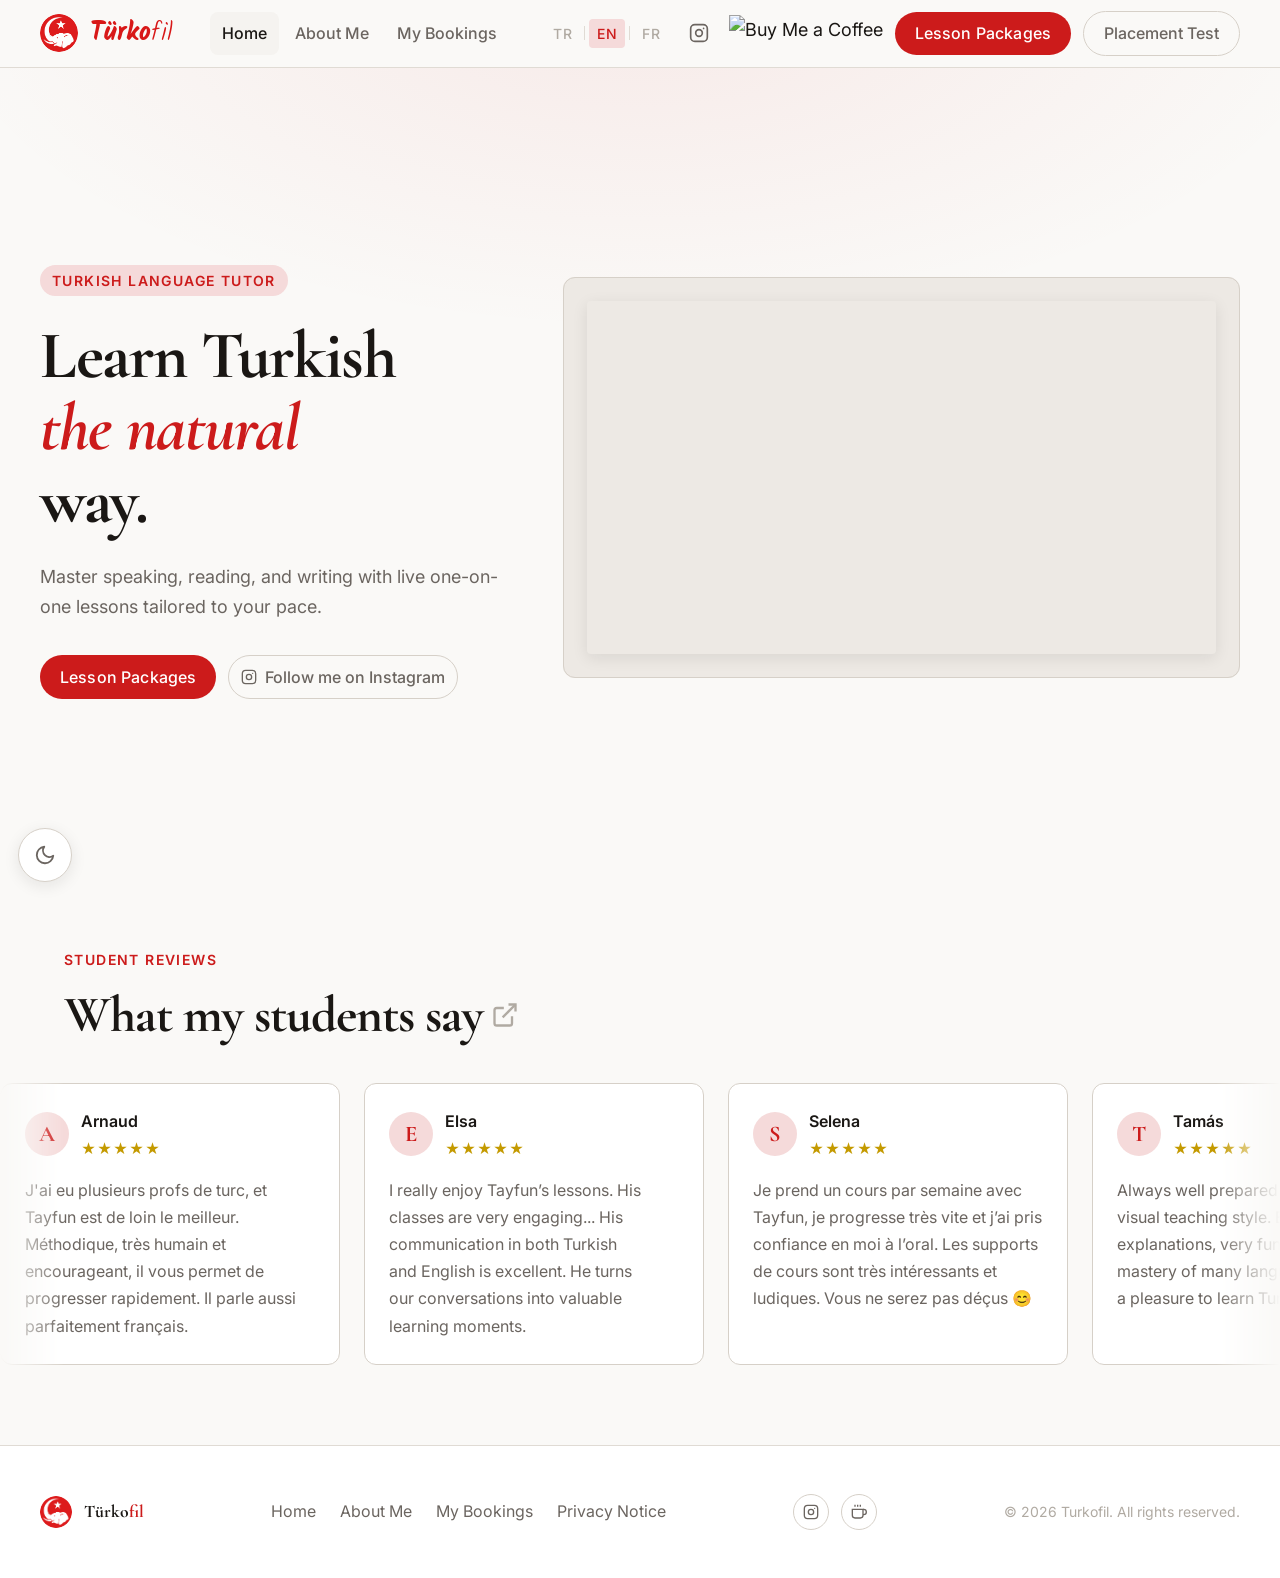
==== commit 7bf617f1: "aaa" ====
--- a/index.html
+++ b/index.html
@@ -1,4 +1,3 @@
-<<<<<<< HEAD
 <!DOCTYPE html>
 <html lang="en" data-theme="light">
 <head>
@@ -231,237 +230,4 @@
 </script>
 
 </body>
-=======
-<!DOCTYPE html>
-<html lang="en" data-theme="light">
-<head>
-
-<script src="./assets/js/analytics.js"></script>
-<script src="./assets/js/cookieconsent-loader.js"></script>
-
-  <meta charset="UTF-8">
-  <meta name="viewport" content="width=device-width, initial-scale=1.0">
-  <title>Turkofil — Turkish Language Tutor</title>
-  <meta name="description" content="Learn Turkish with Turkofil — live 1-on-1 online lessons for all levels.">
-  <link rel="manifest" href="./manifest.json">
-  <link rel="icon" href="./assets/img/logo.png" type="image/png">
-  <link rel="apple-touch-icon" href="./assets/img/logo.png">
-  <link rel="stylesheet" href="./assets/css/style.css">
-
-<script>
-  (function () {
-    if (window.self !== window.top) return; // ← Bu satırı ekle
-    if (window.location.pathname.includes('pwa-app-final')) return;
-    if (window.matchMedia('(display-mode: standalone)').matches) return;
-    const isMobile = /Android|iPhone|iPad|iPod|webOS|BlackBerry|IEMobile|Opera Mini/i.test(navigator.userAgent);
-    if (isMobile) window.location.replace('./pwa-app-final.html');
-  })();
-</script>
-  
-  
-</head>
-<body>
-
-<main class="page-wrapper">
-
-
-  <!-- HERO -->
-  <section class="hero" aria-labelledby="hero-heading">
-    <div class="hero-inner">
-      <div class="hero-text">
-        <span class="hero-eyebrow" data-i18n="hero_eyebrow">Turkish Language Tutor</span>
-        <h1 class="hero-title" id="hero-heading">
-          <span data-i18n="hero_title_1">Learn Turkish</span><br>
-          <em data-i18n="hero_title_2">the real</em><br>
-          <span data-i18n="hero_title_3">way.</span>
-        </h1>
-        <p class="hero-subtitle" data-i18n="hero_subtitle">
-          Speaking, reading and writing — live one-on-one lessons, at your own pace.
-        </p>
-        <div class="hero-actions">
-          <a href="./lessons.html" class="btn-primary" data-i18n="hero_cta">Lesson Packages</a>
-          <a href="https://www.instagram.com/turkishwithturkofil/" target="_blank" rel="noopener noreferrer" class="btn-outline social-link">
-            <svg width="16" height="16" viewBox="0 0 24 24" fill="none" stroke="currentColor" stroke-width="2" aria-hidden="true">
-              <rect x="2" y="2" width="20" height="20" rx="5"/>
-              <circle cx="12" cy="12" r="4"/>
-              <circle cx="17.5" cy="6.5" r="1" fill="currentColor" stroke="none"/>
-            </svg>
-            <span data-i18n="hero_follow">Follow on Instagram</span>
-          </a>
-        </div>
-      </div>
-      <div class="hero-media reveal">
-        <div class="hero-video-wrap">
-          <iframe width="560" height="315"
-            src="https://www.youtube.com/embed/XVGzSNtkT0k?si=rSVp8NJ8qEdzb4YR"
-            title="YouTube video player" frameborder="0"
-            allow="accelerometer; autoplay; clipboard-write; encrypted-media; gyroscope; picture-in-picture; web-share"
-            referrerpolicy="strict-origin-when-cross-origin" allowfullscreen>
-          </iframe>
-        </div>
-      </div>
-    </div>
-  </section>
-
-  <div id="reviews-container"></div>
-
-</main>
-
-<script data-name="BMC-Widget" data-cfasync="false"
-  src="https://cdnjs.buymeacoffee.com/1.0.0/widget.prod.min.js"
-  data-id="turkofillanguage"
-  data-description="Support me on Buy me a coffee!"
-  data-color="#FF813F" data-position="Right"
-  data-x_margin="18" data-y_margin="18">
-</script>
-
-
-<script src="./assets/js/components.js"></script>
-<script src="./assets/js/reviews.js"></script>
-<script src="./assets/js/app.js"></script>
-
-<style>
-  .pwa-install-section {
-    padding: 0 var(--space-6);
-    margin: 2rem auto;
-    max-width: 720px;
-  }
-  .pwa-install-card {
-    display: flex;
-    align-items: center;
-    gap: 1rem;
-    background: var(--color-surface);
-    border: 1.5px solid oklch(from var(--color-primary) l c h / 0.2);
-    border-radius: 1.25rem;
-    padding: 1rem 1.25rem;
-    box-shadow: 0 4px 20px oklch(0.3 0.15 20 / 0.08);
-  }
-  .pwa-install-icon img { border-radius: 12px; }
-  .pwa-install-text {
-    flex: 1;
-    display: flex;
-    flex-direction: column;
-    gap: 0.2rem;
-  }
-  .pwa-install-text strong { font-size: 0.95rem; color: var(--color-text); }
-  .pwa-install-text span   { font-size: 0.8rem; color: var(--color-text-muted); }
-  .pwa-install-btn {
-    background: var(--color-primary);
-    color: #fff;
-    border: none;
-    border-radius: 10px;
-    padding: 0.55rem 1.1rem;
-    font-weight: 700;
-    font-size: 0.9rem;
-    cursor: pointer;
-    white-space: nowrap;
-    transition: opacity 0.15s;
-  }
-  .pwa-install-btn:hover { opacity: 0.88; }
-  .pwa-install-section.hidden { display: none; }
-
-  .ios-modal-overlay {
-    display: none;
-    position: fixed;
-    inset: 0;
-    background: rgba(0,0,0,0.5);
-    z-index: 9999;
-    align-items: flex-end;
-    justify-content: center;
-    padding: 1rem;
-  }
-  .ios-modal-overlay.open { display: flex; }
-  .ios-modal {
-    background: var(--color-surface);
-    border-radius: 1.5rem;
-    padding: 1.5rem;
-    width: 100%;
-    max-width: 420px;
-    box-shadow: 0 -4px 40px rgba(0,0,0,0.2);
-    animation: slideUp 0.3s ease;
-  }
-  @keyframes slideUp {
-    from { transform: translateY(40px); opacity: 0; }
-    to   { transform: translateY(0);    opacity: 1; }
-  }
-  .ios-modal-header {
-    display: flex;
-    align-items: center;
-    justify-content: space-between;
-    margin-bottom: 1.25rem;
-  }
-  .ios-modal-header strong { font-size: 1.05rem; color: var(--color-text); }
-  .ios-modal-close {
-    background: var(--color-surface-offset);
-    border: none;
-    border-radius: 50%;
-    width: 28px; height: 28px;
-    font-size: 1rem;
-    cursor: pointer;
-    display: flex; align-items: center; justify-content: center;
-    color: var(--color-text-muted);
-  }
-  .ios-modal-steps { display: flex; flex-direction: column; gap: 1rem; }
-  .ios-step { display: flex; align-items: flex-start; gap: 0.75rem; }
-  .ios-step-num {
-    background: var(--color-primary);
-    color: #fff;
-    border-radius: 50%;
-    width: 26px; height: 26px;
-    font-size: 0.8rem;
-    font-weight: 700;
-    display: flex; align-items: center; justify-content: center;
-    flex-shrink: 0;
-    margin-top: 2px;
-  }
-  .ios-step-text { font-size: 0.9rem; color: var(--color-text); line-height: 1.5; }
-  .ios-step-text strong { color: var(--color-primary); }
-  .ios-arrow-icon { display: inline-block; vertical-align: middle; }
-</style>
-
-<script>
-  (function () {
-    const section = document.getElementById('pwa-install-section');
-    const btn     = document.getElementById('pwaInstallBtn');
-    const modal   = document.getElementById('iosModal');
-
-    let deferredPrompt = null;
-
-    const isIos = /iphone|ipad|ipod/i.test(navigator.userAgent);
-    const isStandalone = window.matchMedia('(display-mode: standalone)').matches
-                      || window.navigator.standalone === true;
-
-    if (isStandalone) return;
-
-    window.addEventListener('beforeinstallprompt', (e) => {
-      e.preventDefault();
-      deferredPrompt = e;
-      section.classList.remove('hidden');
-    });
-
-    if (isIos) section.classList.remove('hidden');
-
-    btn.addEventListener('click', async () => {
-      if (deferredPrompt) {
-        deferredPrompt.prompt();
-        const { outcome } = await deferredPrompt.userChoice;
-        deferredPrompt = null;
-        if (outcome === 'accepted') section.classList.add('hidden');
-      } else if (isIos) {
-        modal.classList.add('open');
-      }
-    });
-
-    modal.addEventListener('click', (e) => {
-      if (e.target === modal) modal.classList.remove('open');
-    });
-
-    window.addEventListener('appinstalled', () => {
-      section.classList.add('hidden');
-    });
-  })();
-</script>
-
-</body>
->>>>>>> fd68b81de86b9031df7e910e307f75471f68b7f7
 </html>
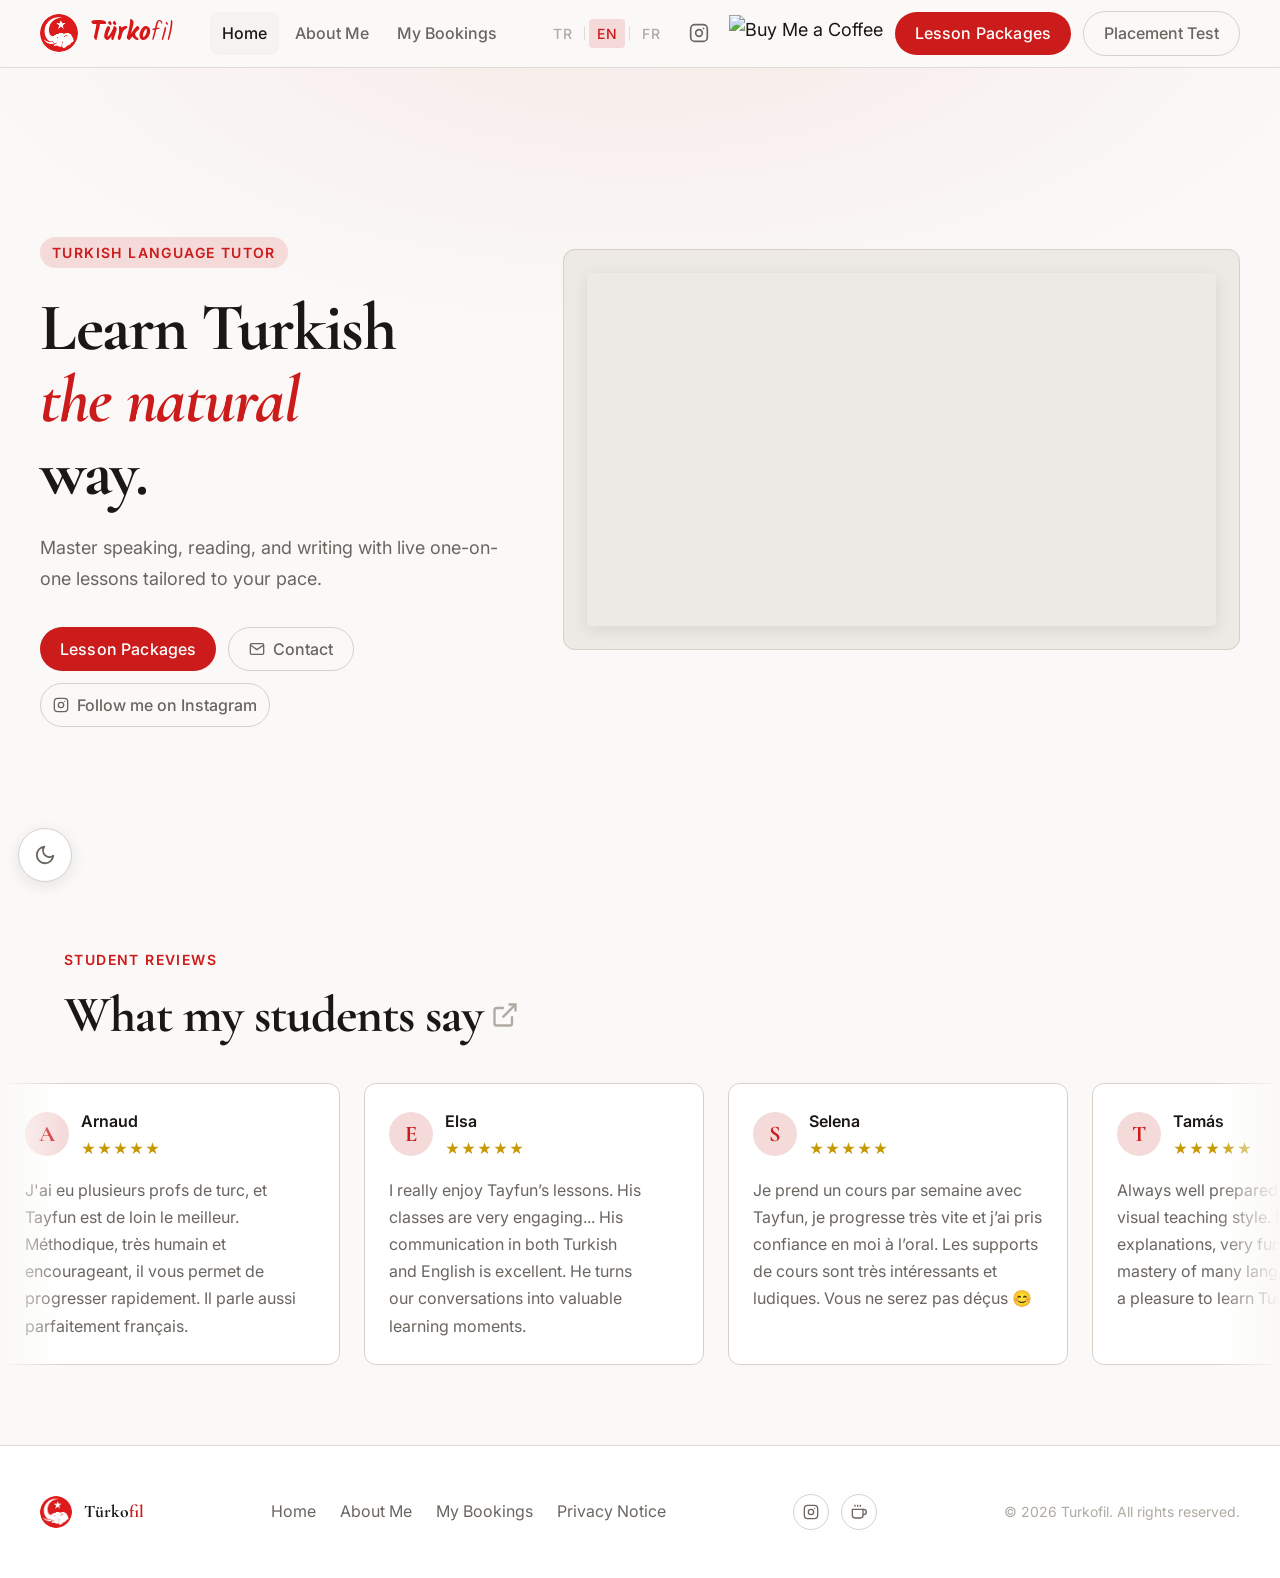
==== commit d73b5098: "Add files via upload" ====
--- a/index.html
+++ b/index.html
@@ -1,233 +1,240 @@
-<!DOCTYPE html>
-<html lang="en" data-theme="light">
-<head>
-
-<script src="./assets/js/analytics.js"></script>
-<script src="./assets/js/cookieconsent-loader.js"></script>
-
-
-  <meta charset="UTF-8">
-  <meta name="viewport" content="width=device-width, initial-scale=1.0">
-  <title>Turkofil — Turkish Language Tutor</title>
-  <meta name="description" content="Learn Turkish with Turkofil — live 1-on-1 online lessons for all levels.">
-  <link rel="manifest" href="./manifest.json">
-  <link rel="icon" href="./assets/img/logo.png" type="image/png">
-  <link rel="apple-touch-icon" href="./assets/img/logo.png">
-  <link rel="stylesheet" href="./assets/css/style.css">
-
-<script>
-  (function () {
-    if (window.self !== window.top) return; // ← Bu satırı ekle
-    if (window.location.pathname.includes('pwa-app-final')) return;
-    if (window.matchMedia('(display-mode: standalone)').matches) return;
-    const isMobile = /Android|iPhone|iPad|iPod|webOS|BlackBerry|IEMobile|Opera Mini/i.test(navigator.userAgent);
-    if (isMobile) window.location.replace('./pwa-app-final.html');
-  })();
-</script>
-  
-  
-</head>
-<body>
-
-<main class="page-wrapper">
-
-
-  <!-- HERO -->
-  <section class="hero" aria-labelledby="hero-heading">
-    <div class="hero-inner">
-      <div class="hero-text">
-        <span class="hero-eyebrow" data-i18n="hero_eyebrow">Turkish Language Tutor</span>
-        <h1 class="hero-title" id="hero-heading">
-          <span data-i18n="hero_title_1">Learn Turkish</span><br>
-          <em data-i18n="hero_title_2">the real</em><br>
-          <span data-i18n="hero_title_3">way.</span>
-        </h1>
-        <p class="hero-subtitle" data-i18n="hero_subtitle">
-          Speaking, reading and writing — live one-on-one lessons, at your own pace.
-        </p>
-        <div class="hero-actions">
-          <a href="./lessons.html" class="btn-primary" data-i18n="hero_cta">Lesson Packages</a>
-          <a href="https://www.instagram.com/turkishwithturkofil/" target="_blank" rel="noopener noreferrer" class="btn-outline social-link">
-            <svg width="16" height="16" viewBox="0 0 24 24" fill="none" stroke="currentColor" stroke-width="2" aria-hidden="true">
-              <rect x="2" y="2" width="20" height="20" rx="5"/>
-              <circle cx="12" cy="12" r="4"/>
-              <circle cx="17.5" cy="6.5" r="1" fill="currentColor" stroke="none"/>
-            </svg>
-            <span data-i18n="hero_follow">Follow on Instagram</span>
-          </a>
-        </div>
-      </div>
-      <div class="hero-media reveal">
-        <div class="hero-video-wrap">
-          <iframe width="560" height="315"
-            src="https://www.youtube.com/embed/XVGzSNtkT0k?si=rSVp8NJ8qEdzb4YR"
-            title="YouTube video player" frameborder="0"
-            allow="accelerometer; autoplay; clipboard-write; encrypted-media; gyroscope; picture-in-picture; web-share"
-            referrerpolicy="strict-origin-when-cross-origin" allowfullscreen>
-          </iframe>
-        </div>
-      </div>
-    </div>
-  </section>
-
-  <div id="reviews-container"></div>
-
-</main>
-
-<script data-name="BMC-Widget" data-cfasync="false"
-  src="https://cdnjs.buymeacoffee.com/1.0.0/widget.prod.min.js"
-  data-id="turkofillanguage"
-  data-description="Support me on Buy me a coffee!"
-  data-color="#FF813F" data-position="Right"
-  data-x_margin="18" data-y_margin="18">
-</script>
-
-
-<script src="./assets/js/components.js"></script>
-<script src="./assets/js/reviews.js"></script>
-<script src="./assets/js/i18n/common.js"></script>
-<script src="./assets/js/app.js"></script>
-<style>
-  .pwa-install-section {
-    padding: 0 var(--space-6);
-    margin: 2rem auto;
-    max-width: 720px;
-  }
-  .pwa-install-card {
-    display: flex;
-    align-items: center;
-    gap: 1rem;
-    background: var(--color-surface);
-    border: 1.5px solid oklch(from var(--color-primary) l c h / 0.2);
-    border-radius: 1.25rem;
-    padding: 1rem 1.25rem;
-    box-shadow: 0 4px 20px oklch(0.3 0.15 20 / 0.08);
-  }
-  .pwa-install-icon img { border-radius: 12px; }
-  .pwa-install-text {
-    flex: 1;
-    display: flex;
-    flex-direction: column;
-    gap: 0.2rem;
-  }
-  .pwa-install-text strong { font-size: 0.95rem; color: var(--color-text); }
-  .pwa-install-text span   { font-size: 0.8rem; color: var(--color-text-muted); }
-  .pwa-install-btn {
-    background: var(--color-primary);
-    color: #fff;
-    border: none;
-    border-radius: 10px;
-    padding: 0.55rem 1.1rem;
-    font-weight: 700;
-    font-size: 0.9rem;
-    cursor: pointer;
-    white-space: nowrap;
-    transition: opacity 0.15s;
-  }
-  .pwa-install-btn:hover { opacity: 0.88; }
-  .pwa-install-section.hidden { display: none; }
-
-  .ios-modal-overlay {
-    display: none;
-    position: fixed;
-    inset: 0;
-    background: rgba(0,0,0,0.5);
-    z-index: 9999;
-    align-items: flex-end;
-    justify-content: center;
-    padding: 1rem;
-  }
-  .ios-modal-overlay.open { display: flex; }
-  .ios-modal {
-    background: var(--color-surface);
-    border-radius: 1.5rem;
-    padding: 1.5rem;
-    width: 100%;
-    max-width: 420px;
-    box-shadow: 0 -4px 40px rgba(0,0,0,0.2);
-    animation: slideUp 0.3s ease;
-  }
-  @keyframes slideUp {
-    from { transform: translateY(40px); opacity: 0; }
-    to   { transform: translateY(0);    opacity: 1; }
-  }
-  .ios-modal-header {
-    display: flex;
-    align-items: center;
-    justify-content: space-between;
-    margin-bottom: 1.25rem;
-  }
-  .ios-modal-header strong { font-size: 1.05rem; color: var(--color-text); }
-  .ios-modal-close {
-    background: var(--color-surface-offset);
-    border: none;
-    border-radius: 50%;
-    width: 28px; height: 28px;
-    font-size: 1rem;
-    cursor: pointer;
-    display: flex; align-items: center; justify-content: center;
-    color: var(--color-text-muted);
-  }
-  .ios-modal-steps { display: flex; flex-direction: column; gap: 1rem; }
-  .ios-step { display: flex; align-items: flex-start; gap: 0.75rem; }
-  .ios-step-num {
-    background: var(--color-primary);
-    color: #fff;
-    border-radius: 50%;
-    width: 26px; height: 26px;
-    font-size: 0.8rem;
-    font-weight: 700;
-    display: flex; align-items: center; justify-content: center;
-    flex-shrink: 0;
-    margin-top: 2px;
-  }
-  .ios-step-text { font-size: 0.9rem; color: var(--color-text); line-height: 1.5; }
-  .ios-step-text strong { color: var(--color-primary); }
-  .ios-arrow-icon { display: inline-block; vertical-align: middle; }
-</style>
-
-<script>
-  (function () {
-    const section = document.getElementById('pwa-install-section');
-    const btn     = document.getElementById('pwaInstallBtn');
-    const modal   = document.getElementById('iosModal');
-
-    let deferredPrompt = null;
-
-    const isIos = /iphone|ipad|ipod/i.test(navigator.userAgent);
-    const isStandalone = window.matchMedia('(display-mode: standalone)').matches
-                      || window.navigator.standalone === true;
-
-    if (isStandalone) return;
-
-    window.addEventListener('beforeinstallprompt', (e) => {
-      e.preventDefault();
-      deferredPrompt = e;
-      section.classList.remove('hidden');
-    });
-
-    if (isIos) section.classList.remove('hidden');
-
-    btn.addEventListener('click', async () => {
-      if (deferredPrompt) {
-        deferredPrompt.prompt();
-        const { outcome } = await deferredPrompt.userChoice;
-        deferredPrompt = null;
-        if (outcome === 'accepted') section.classList.add('hidden');
-      } else if (isIos) {
-        modal.classList.add('open');
-      }
-    });
-
-    modal.addEventListener('click', (e) => {
-      if (e.target === modal) modal.classList.remove('open');
-    });
-
-    window.addEventListener('appinstalled', () => {
-      section.classList.add('hidden');
-    });
-  })();
-</script>
-
-</body>
+<!DOCTYPE html>
+<html lang="en" data-theme="light">
+<head>
+
+<script src="./assets/js/analytics.js"></script>
+<script src="./assets/js/cookieconsent-loader.js"></script>
+
+
+  <meta charset="UTF-8">
+  <meta name="viewport" content="width=device-width, initial-scale=1.0">
+  <title>Turkofil — Turkish Language Tutor</title>
+  <meta name="description" content="Learn Turkish with Turkofil — live 1-on-1 online lessons for all levels.">
+  <link rel="manifest" href="./manifest.json">
+  <link rel="icon" href="./assets/img/logo.png" type="image/png">
+  <link rel="apple-touch-icon" href="./assets/img/logo.png">
+  <link rel="stylesheet" href="./assets/css/style.css">
+
+<script>
+  (function () {
+    if (window.self !== window.top) return; // ← Bu satırı ekle
+    if (window.location.pathname.includes('pwa-app-final')) return;
+    if (window.matchMedia('(display-mode: standalone)').matches) return;
+    const isMobile = /Android|iPhone|iPad|iPod|webOS|BlackBerry|IEMobile|Opera Mini/i.test(navigator.userAgent);
+    if (isMobile) window.location.replace('./pwa-app-final.html');
+  })();
+</script>
+  
+  
+</head>
+<body>
+
+<main class="page-wrapper">
+
+
+  <!-- HERO -->
+  <section class="hero" aria-labelledby="hero-heading">
+    <div class="hero-inner">
+      <div class="hero-text">
+        <span class="hero-eyebrow" data-i18n="hero_eyebrow">Turkish Language Tutor</span>
+        <h1 class="hero-title" id="hero-heading">
+          <span data-i18n="hero_title_1">Learn Turkish</span><br>
+          <em data-i18n="hero_title_2">the real</em><br>
+          <span data-i18n="hero_title_3">way.</span>
+        </h1>
+        <p class="hero-subtitle" data-i18n="hero_subtitle">
+          Speaking, reading and writing — live one-on-one lessons, at your own pace.
+        </p>
+<div class="hero-actions">
+  <a href="./lessons.html" class="btn-primary" data-i18n="hero_cta">Lesson Packages</a>
+  <a href="./contact.html" class="btn-outline">
+    <svg width="16" height="16" viewBox="0 0 24 24" fill="none" stroke="currentColor" stroke-width="2" aria-hidden="true">
+      <path d="M4 4h16c1.1 0 2 .9 2 2v12c0 1.1-.9 2-2 2H4c-1.1 0-2-.9-2-2V6c0-1.1.9-2 2-2z"/>
+      <path d="m22 6-10 7L2 6"/>
+    </svg>
+    <span data-i18n="hero_contact">Contact</span>
+  </a>
+  <a href="https://www.instagram.com/turkishwithturkofil/" target="_blank" rel="noopener noreferrer" class="btn-outline social-link">
+    <svg width="16" height="16" viewBox="0 0 24 24" fill="none" stroke="currentColor" stroke-width="2" aria-hidden="true">
+      <rect x="2" y="2" width="20" height="20" rx="5"/>
+      <circle cx="12" cy="12" r="4"/>
+      <circle cx="17.5" cy="6.5" r="1" fill="currentColor" stroke="none"/>
+    </svg>
+    <span data-i18n="hero_follow">Follow on Instagram</span>
+  </a>
+</div>
+      </div>
+      <div class="hero-media reveal">
+        <div class="hero-video-wrap">
+          <iframe width="560" height="315"
+            src="https://www.youtube.com/embed/XVGzSNtkT0k?si=rSVp8NJ8qEdzb4YR"
+            title="YouTube video player" frameborder="0"
+            allow="accelerometer; autoplay; clipboard-write; encrypted-media; gyroscope; picture-in-picture; web-share"
+            referrerpolicy="strict-origin-when-cross-origin" allowfullscreen>
+          </iframe>
+        </div>
+      </div>
+    </div>
+  </section>
+
+  <div id="reviews-container"></div>
+
+</main>
+
+<script data-name="BMC-Widget" data-cfasync="false"
+  src="https://cdnjs.buymeacoffee.com/1.0.0/widget.prod.min.js"
+  data-id="turkofillanguage"
+  data-description="Support me on Buy me a coffee!"
+  data-color="#FF813F" data-position="Right"
+  data-x_margin="18" data-y_margin="18">
+</script>
+
+
+<script src="./assets/js/components.js"></script>
+<script src="./assets/js/reviews.js"></script>
+<script src="./assets/js/i18n/common.js"></script>
+<script src="./assets/js/app.js"></script>
+<style>
+  .pwa-install-section {
+    padding: 0 var(--space-6);
+    margin: 2rem auto;
+    max-width: 720px;
+  }
+  .pwa-install-card {
+    display: flex;
+    align-items: center;
+    gap: 1rem;
+    background: var(--color-surface);
+    border: 1.5px solid oklch(from var(--color-primary) l c h / 0.2);
+    border-radius: 1.25rem;
+    padding: 1rem 1.25rem;
+    box-shadow: 0 4px 20px oklch(0.3 0.15 20 / 0.08);
+  }
+  .pwa-install-icon img { border-radius: 12px; }
+  .pwa-install-text {
+    flex: 1;
+    display: flex;
+    flex-direction: column;
+    gap: 0.2rem;
+  }
+  .pwa-install-text strong { font-size: 0.95rem; color: var(--color-text); }
+  .pwa-install-text span   { font-size: 0.8rem; color: var(--color-text-muted); }
+  .pwa-install-btn {
+    background: var(--color-primary);
+    color: #fff;
+    border: none;
+    border-radius: 10px;
+    padding: 0.55rem 1.1rem;
+    font-weight: 700;
+    font-size: 0.9rem;
+    cursor: pointer;
+    white-space: nowrap;
+    transition: opacity 0.15s;
+  }
+  .pwa-install-btn:hover { opacity: 0.88; }
+  .pwa-install-section.hidden { display: none; }
+
+  .ios-modal-overlay {
+    display: none;
+    position: fixed;
+    inset: 0;
+    background: rgba(0,0,0,0.5);
+    z-index: 9999;
+    align-items: flex-end;
+    justify-content: center;
+    padding: 1rem;
+  }
+  .ios-modal-overlay.open { display: flex; }
+  .ios-modal {
+    background: var(--color-surface);
+    border-radius: 1.5rem;
+    padding: 1.5rem;
+    width: 100%;
+    max-width: 420px;
+    box-shadow: 0 -4px 40px rgba(0,0,0,0.2);
+    animation: slideUp 0.3s ease;
+  }
+  @keyframes slideUp {
+    from { transform: translateY(40px); opacity: 0; }
+    to   { transform: translateY(0);    opacity: 1; }
+  }
+  .ios-modal-header {
+    display: flex;
+    align-items: center;
+    justify-content: space-between;
+    margin-bottom: 1.25rem;
+  }
+  .ios-modal-header strong { font-size: 1.05rem; color: var(--color-text); }
+  .ios-modal-close {
+    background: var(--color-surface-offset);
+    border: none;
+    border-radius: 50%;
+    width: 28px; height: 28px;
+    font-size: 1rem;
+    cursor: pointer;
+    display: flex; align-items: center; justify-content: center;
+    color: var(--color-text-muted);
+  }
+  .ios-modal-steps { display: flex; flex-direction: column; gap: 1rem; }
+  .ios-step { display: flex; align-items: flex-start; gap: 0.75rem; }
+  .ios-step-num {
+    background: var(--color-primary);
+    color: #fff;
+    border-radius: 50%;
+    width: 26px; height: 26px;
+    font-size: 0.8rem;
+    font-weight: 700;
+    display: flex; align-items: center; justify-content: center;
+    flex-shrink: 0;
+    margin-top: 2px;
+  }
+  .ios-step-text { font-size: 0.9rem; color: var(--color-text); line-height: 1.5; }
+  .ios-step-text strong { color: var(--color-primary); }
+  .ios-arrow-icon { display: inline-block; vertical-align: middle; }
+</style>
+
+<script>
+  (function () {
+    const section = document.getElementById('pwa-install-section');
+    const btn     = document.getElementById('pwaInstallBtn');
+    const modal   = document.getElementById('iosModal');
+
+    let deferredPrompt = null;
+
+    const isIos = /iphone|ipad|ipod/i.test(navigator.userAgent);
+    const isStandalone = window.matchMedia('(display-mode: standalone)').matches
+                      || window.navigator.standalone === true;
+
+    if (isStandalone) return;
+
+    window.addEventListener('beforeinstallprompt', (e) => {
+      e.preventDefault();
+      deferredPrompt = e;
+      section.classList.remove('hidden');
+    });
+
+    if (isIos) section.classList.remove('hidden');
+
+    btn.addEventListener('click', async () => {
+      if (deferredPrompt) {
+        deferredPrompt.prompt();
+        const { outcome } = await deferredPrompt.userChoice;
+        deferredPrompt = null;
+        if (outcome === 'accepted') section.classList.add('hidden');
+      } else if (isIos) {
+        modal.classList.add('open');
+      }
+    });
+
+    modal.addEventListener('click', (e) => {
+      if (e.target === modal) modal.classList.remove('open');
+    });
+
+    window.addEventListener('appinstalled', () => {
+      section.classList.add('hidden');
+    });
+  })();
+</script>
+
+</body>
 </html>
